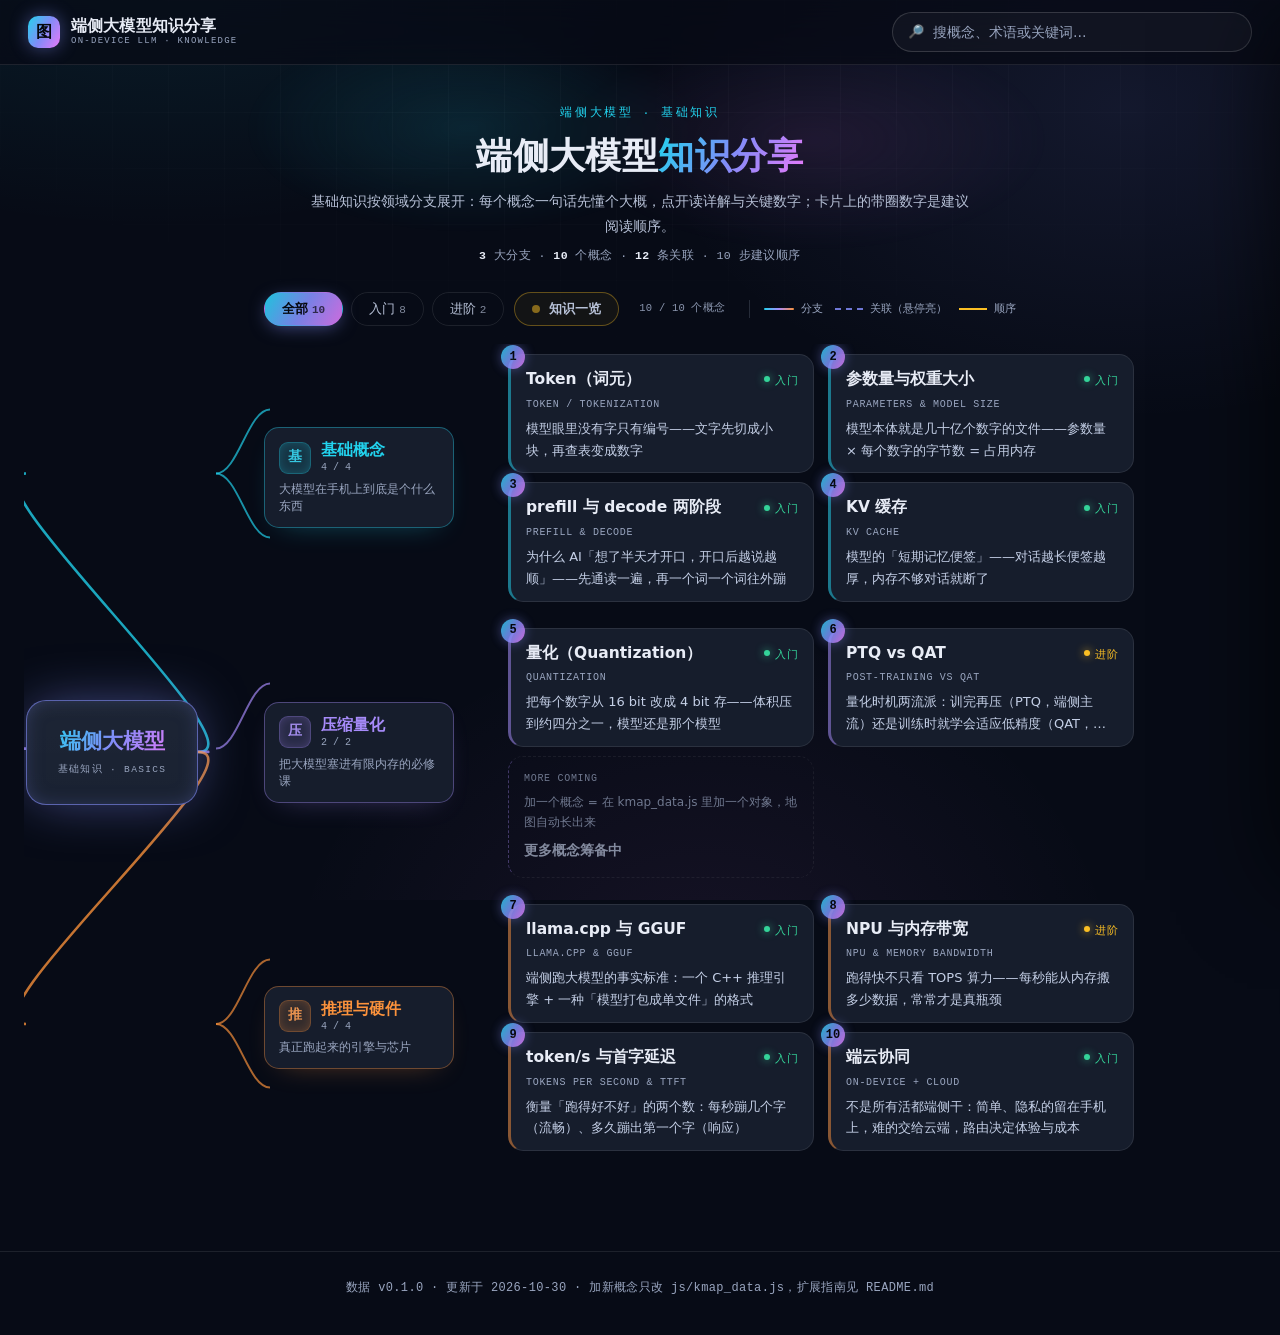
==== map/index.html @ 14cf2504 "网站更新: 挂载端侧大模型知识分享Demo(思维导图) /map" ====
<!DOCTYPE html>
<html lang="zh-CN">
<head>
  <meta charset="UTF-8" />
  <meta name="viewport" content="width=device-width, initial-scale=1.0" />
  <title>端侧大模型知识分享 · On-Device LLM Knowledge</title>
  <meta name="description" content="端侧大模型基础知识思维导图：领域分支展开，点击概念看白话详解，带圈数字为建议阅读顺序" />
  <link rel="icon" href="data:image/svg+xml,%3Csvg xmlns='http://www.w3.org/2000/svg' viewBox='0 0 100 100'%3E%3Cdefs%3E%3ClinearGradient id='g' x1='0' y1='0' x2='1' y2='1'%3E%3Cstop offset='0' stop-color='%2322d3ee'/%3E%3Cstop offset='.5' stop-color='%23818cf8'/%3E%3Cstop offset='1' stop-color='%23e879f9'/%3E%3C/linearGradient%3E%3C/defs%3E%3Crect width='100' height='100' rx='24' fill='url(%23g)'/%3E%3Ctext x='50' y='68' font-size='44' text-anchor='middle' fill='%2305070d' font-weight='bold' font-family='sans-serif'%3E%E5%9B%BE%3C/text%3E%3C/svg%3E" />
  <link rel="stylesheet" href="css/style.css" />
</head>
<body>
  <div class="bg-fx" aria-hidden="true"></div>

  <!-- ============ 顶栏：品牌 + 搜索 ============ -->
  <header class="topbar">
    <div class="brand">
      <span class="mark">图</span>
      <span class="brand-name">端侧大模型知识分享<small>ON-DEVICE LLM · KNOWLEDGE</small></span>
    </div>
    <label class="searchbox">
      <span aria-hidden="true">🔎</span>
      <input id="kmap-q" type="search" placeholder="搜概念、术语或关键词…" aria-label="搜索概念" />
    </label>
  </header>

  <!-- ============ 标题区：居中紧凑，地图优先 ============ -->
  <section class="intro">
    <div class="intro-glow" aria-hidden="true"></div>
    <p class="kicker">端侧大模型 · 基础知识</p>
    <h1>端侧大模型<em>知识分享</em></h1>
    <p class="intro-sub">基础知识按领域分支展开：每个概念一句话先懂个大概，点开读详解与关键数字；卡片上的带圈数字是建议阅读顺序。</p>
    <p class="intro-meta" id="intro-meta"></p>
  </section>

  <!-- ============ 地图控制行 ============ -->
  <div class="map-ctrl">
    <div class="chips" id="level-chips"></div>
    <button class="route-btn" id="route-toggle" aria-pressed="false"><i></i>知识一览</button>
    <span class="count-note" id="kmap-count"></span>
    <span class="legend-inline" aria-hidden="true">
      <i class="lg-solid"></i>分支<i class="lg-dash"></i>关联（悬停亮）<i class="lg-grad"></i>顺序
    </span>
  </div>

  <!-- ============ 知识地图 ============ -->
  <main>
    <section id="kmap" class="kmap" aria-label="知识地图">
      <div class="kmap-scroll">
        <div id="kmap-inner" class="kmap-inner"></div>
      </div>
    </section>
  </main>

  <!-- ============ 页脚 ============ -->
  <footer class="site-footer">
    <div id="footer-meta"></div>
  </footer>

  <!-- ============ 详情抽屉（右侧） ============ -->
  <div class="overlay" id="overlay"></div>
  <aside class="detail-panel" id="detail-panel" aria-label="概念详情面板">
    <div class="panel-glow"></div>
    <button class="panel-close" id="panel-close" aria-label="关闭">✕</button>
    <div class="panel-body" id="panel-body"></div>
  </aside>

  <script src="js/kmap_data.js"></script>
  <script src="js/kmap_app.js"></script>
</body>
</html>
---- map/css/style.css ----
/* ============================================================
 * 端侧大模型知识地图 · Demo 样式（v2 重排版）
 * 设计取向：配色与光晕气质延续周报站（暗色 + 三色渐变 + 悬浮光晕），
 * 布局另起炉灶——顶栏一体搜索 / 居中紧凑标题 / 主题色晕染领域面板 / 地图优先。
 * 自包含，无外部依赖。
 * ============================================================ */

:root {
  --bg: #070b16;
  --bg-soft: #0b1120;
  --panel: rgba(255, 255, 255, 0.035);
  --panel-strong: rgba(255, 255, 255, 0.06);
  --border: rgba(255, 255, 255, 0.09);
  --border-glow: rgba(129, 140, 248, 0.55);
  --text: #e8ecf6;
  --text-dim: #b6c0d6;
  --text-faint: #99a5bf;
  --accent: #22d3ee;
  --accent2: #818cf8;
  --accent3: #e879f9;
  --gold: #fbbf24;
  --green: #34d399;
  --red: #f87171;
  --grad: linear-gradient(120deg, #22d3ee 0%, #818cf8 50%, #e879f9 100%);
  --radius: 20px;
  --font: "PingFang SC", "HarmonyOS Sans SC", "Microsoft YaHei", "Segoe UI", system-ui, -apple-system, sans-serif;
  --mono: "JetBrains Mono", ui-monospace, "Cascadia Code", Consolas, monospace;
}

* { margin: 0; padding: 0; box-sizing: border-box; }

body {
  font-family: var(--font);
  background: var(--bg);
  color: var(--text);
  line-height: 1.7;
  overflow-x: hidden;
  -webkit-font-smoothing: antialiased;
}

::selection { background: rgba(129, 140, 248, 0.4); color: #fff; }

::-webkit-scrollbar { width: 10px; height: 10px; }
::-webkit-scrollbar-track { background: var(--bg); }
::-webkit-scrollbar-thumb { background: rgba(255,255,255,0.12); border-radius: 8px; border: 2px solid var(--bg); }
::-webkit-scrollbar-thumb:hover { background: rgba(255,255,255,0.22); }

a { color: var(--accent); text-decoration: none; }
a:hover { text-decoration: underline; }
button { font-family: var(--font); }

/* ---------------- 背景氛围：三团光晕 + 极淡网格 ---------------- */
.bg-fx {
  position: fixed; inset: 0; z-index: -1; pointer-events: none;
  background:
    radial-gradient(900px 500px at 12% -8%, rgba(34, 211, 238, 0.10), transparent 60%),
    radial-gradient(800px 520px at 88% 12%, rgba(129, 140, 248, 0.10), transparent 60%),
    radial-gradient(700px 600px at 55% 110%, rgba(232, 121, 249, 0.07), transparent 60%),
    var(--bg);
}
.bg-fx::after {
  content: ""; position: absolute; inset: 0;
  background-image:
    linear-gradient(rgba(255,255,255,0.022) 1px, transparent 1px),
    linear-gradient(90deg, rgba(255,255,255,0.022) 1px, transparent 1px);
  background-size: 56px 56px;
  mask-image: radial-gradient(ellipse 90% 55% at 50% 0%, #000 30%, transparent 75%);
  -webkit-mask-image: radial-gradient(ellipse 90% 55% at 50% 0%, #000 30%, transparent 75%);
}

/* ---------------- 顶栏：品牌 + 搜索一体 ---------------- */
.topbar {
  position: sticky; top: 0; z-index: 50;
  display: flex; align-items: center; gap: 18px;
  padding: 12px 28px;
  background: rgba(7, 11, 22, 0.72);
  backdrop-filter: blur(18px); -webkit-backdrop-filter: blur(18px);
  border-bottom: 1px solid var(--border);
}
.brand { display: flex; align-items: center; gap: 11px; min-width: 0; }
.brand .mark {
  width: 32px; height: 32px; border-radius: 10px; flex: none;
  background: var(--grad); display: grid; place-items: center;
  color: #05070d; font-size: 16px; font-weight: 800;
  box-shadow: 0 0 18px rgba(129, 140, 248, 0.45);
}
.brand-name {
  font-size: 15.5px; font-weight: 700; letter-spacing: 0.01em;
  display: flex; flex-direction: column; line-height: 1.25; white-space: nowrap;
}
.brand-name small {
  font-size: 9px; font-weight: 500; color: var(--text-faint);
  font-family: var(--mono); letter-spacing: 0.14em;
}
.searchbox {
  margin-left: auto;
  display: flex; align-items: center; gap: 9px;
  width: min(360px, 40vw);
  padding: 8px 15px; border-radius: 999px;
  background: var(--panel); border: 1px solid rgba(255, 255, 255, 0.15);
  transition: border-color 0.25s, box-shadow 0.25s, background 0.25s;
}
.searchbox:focus-within {
  border-color: rgba(34, 211, 238, 0.55); background: var(--panel-strong);
  box-shadow: 0 0 24px -8px rgba(34, 211, 238, 0.5);
}
.searchbox span { color: var(--text-faint); font-size: 13px; flex: none; }
.searchbox input {
  flex: 1; min-width: 0; border: none; outline: none; background: none;
  color: var(--text); font-size: 13.5px; font-family: var(--font);
}
.searchbox input::placeholder { color: var(--text-faint); }

/* ---------------- 标题区：居中紧凑，光晕衬底 ---------------- */
.intro {
  position: relative;
  max-width: 860px; margin: 0 auto;
  padding: 38px 24px 2px;
  text-align: center;
}
.intro-glow {
  position: absolute; inset: -30px 0 0; z-index: -1; pointer-events: none;
  background:
    radial-gradient(320px 150px at 30% 40%, rgba(34, 211, 238, 0.12), transparent 70%),
    radial-gradient(340px 160px at 70% 45%, rgba(232, 121, 249, 0.09), transparent 70%);
  filter: blur(2px);
}
.kicker {
  font-family: var(--mono); font-size: 11.5px; letter-spacing: 0.22em;
  color: var(--accent); margin-bottom: 10px;
}
.intro h1 { font-size: clamp(26px, 3.6vw, 36px); font-weight: 800; line-height: 1.3; letter-spacing: 0.01em; }
.intro h1 em {
  font-style: normal;
  background: var(--grad); -webkit-background-clip: text; background-clip: text; color: transparent;
}
.intro-sub {
  margin: 10px auto 0; max-width: 660px;
  font-size: 14px; color: var(--text-dim); line-height: 1.75;
}
.intro-meta {
  margin-top: 8px;
  font-family: var(--mono); font-size: 11.5px; color: var(--text-faint); letter-spacing: 0.04em;
}
.intro-meta b { color: var(--text); font-weight: 600; }

/* ---------------- 地图控制行 + 图例行 ---------------- */
.map-ctrl {
  display: flex; justify-content: center; align-items: center; gap: 10px; flex-wrap: wrap;
  max-width: 1240px; margin: 24px auto 18px; padding: 0 24px;
}
.chips { display: flex; flex-wrap: wrap; gap: 8px; }
.chip {
  font-size: 13px; color: var(--text-dim); padding: 7px 17px; border-radius: 999px;
  border: 1px solid var(--border); background: transparent; cursor: pointer;
  transition: all 0.25s; user-select: none;
}
.chip:hover { color: var(--text); border-color: rgba(129,140,248,0.4); }
.chip.on {
  color: #05070d; border-color: transparent; font-weight: 600;
  background: linear-gradient(120deg, rgba(34,211,238,0.92), rgba(129,140,248,0.92), rgba(232,121,249,0.88));
  box-shadow: 0 4px 18px -4px rgba(129,140,248,0.55);
}
.chip .cnt { font-family: var(--mono); font-size: 11px; opacity: 0.7; margin-left: 4px; }

.route-btn {
  display: inline-flex; align-items: center; gap: 9px;
  font-size: 13px; font-weight: 600; color: var(--text-dim);
  padding: 7px 17px; border-radius: 999px; cursor: pointer;
  border: 1px solid rgba(251, 191, 36, 0.35); background: rgba(251, 191, 36, 0.05);
  transition: all 0.25s; user-select: none; white-space: nowrap;
}
.route-btn i {
  width: 8px; height: 8px; border-radius: 50%; background: rgba(251, 191, 36, 0.5);
  transition: all 0.25s;
}
.route-btn:hover { border-color: rgba(251, 191, 36, 0.6); color: var(--text); }
.route-btn.on {
  color: #05070d; font-weight: 700; border-color: transparent;
  background: linear-gradient(120deg, #fbbf24, #f59e0b);
  box-shadow: 0 4px 18px -4px rgba(251, 191, 36, 0.5);
}
.route-btn.on i { background: #05070d; }

.count-note {
  font-family: var(--mono); font-size: 10.5px; color: var(--text-faint);
  letter-spacing: 0.02em; white-space: nowrap; margin-left: 10px; opacity: 0.9;
}

.legend-inline {
  display: inline-flex; align-items: center; gap: 4px; margin-left: 14px; padding-left: 14px;
  border-left: 1px solid rgba(148, 163, 184, 0.22);
  font-family: var(--mono); font-size: 11px; color: var(--text-faint); white-space: nowrap;
}
.legend-inline i { margin: 0 3px 0 8px; }
.legend-inline i:first-child { margin-left: 0; }
.lg-solid { display: inline-block; width: 30px; height: 2.5px; border-radius: 2px; background: linear-gradient(90deg, #22d3ee, #a78bfa, #fb923c); vertical-align: 3px; }
.lg-dash { display: inline-block; width: 28px; height: 0; border-top: 2px dashed rgba(129, 140, 248, 0.85); vertical-align: 3px; }
.lg-grad { display: inline-block; width: 28px; height: 0; border-top: 2px solid #fbbf24; vertical-align: 3px; }

/* ---------------- 知识地图主体 ---------------- */
main { max-width: 1280px; margin: 0 auto; padding: 0 24px 60px; }
.kmap-scroll { overflow-x: auto; padding: 6px 2px 10px; }
.kmap-inner { position: relative; min-height: 400px; }
.empty-note { display: none; }
.kmap.has-empty .empty-note {
  display: block; width: 100%; padding: 44px 20px; text-align: center;
  color: var(--text-faint); font-size: 13px;
  border: 1px dashed var(--border); border-radius: var(--radius);
}
.kmap.has-empty .mmap { display: none; }
#kmap-edges { position: absolute; inset: 0; z-index: 0; pointer-events: none; overflow: visible; }
.mroot, .mbranches { position: relative; z-index: 1; }

/* —— 思维导图：左主干 → 领域分支 → 概念叶子 —— */
.mmap { position: relative; z-index: 1; display: flex; align-items: center; min-width: max-content; padding: 4px 0; }
.mroot {
  flex: none; width: 172px; margin-right: 66px;
  padding: 26px 18px; border-radius: 20px; text-align: center;
  background: linear-gradient(rgba(255,255,255,0.065), rgba(255,255,255,0.055)), #0d1526;
  border: 1px solid rgba(129, 140, 248, 0.62);
  box-shadow: 0 0 54px -8px rgba(129, 140, 248, 0.55), inset 0 0 26px -12px rgba(129, 140, 248, 0.55);
}
.mroot b {
  display: block; font-size: 21px; font-weight: 800; line-height: 1.35;
  background: var(--grad); -webkit-background-clip: text; background-clip: text; color: transparent;
}
.mroot span { display: block; margin-top: 6px; font-family: var(--mono); font-size: 9.5px; letter-spacing: 0.14em; color: var(--text-faint); }

.mbranches { display: flex; flex-direction: column; gap: 26px; }
.mbranch { display: flex; align-items: center; }
.mbranch.dom-hidden { display: none; }

.mnode {
  flex: none; width: 190px; margin-right: 54px;
  padding: 12px 14px; border-radius: 15px;
  background: linear-gradient(rgba(255,255,255,0.045), rgba(255,255,255,0.045)), #0c1322;
  border: 1px solid color-mix(in srgb, var(--daccent) 38%, transparent);
  box-shadow: 0 10px 30px -18px color-mix(in srgb, var(--daccent) 45%, transparent);
}
.mn-head { display: flex; align-items: center; gap: 10px; }
.mn-title { min-width: 0; display: flex; flex-direction: column; line-height: 1.35; }
.mn-title b { font-size: 15.5px; font-weight: 800; color: var(--daccent); }
.kd-count { font-family: var(--mono); font-size: 10px; color: var(--text-faint); white-space: nowrap; }
.kd-desc { margin-top: 6px; font-size: 11.5px; color: var(--text-faint); line-height: 1.5; }

/* 叶子两列网格：整图高度减半，三分支尽量同屏；第二列由 JS 从前卡续接 */
.mleaves { display: grid; grid-template-columns: repeat(2, minmax(282px, 306px)); gap: 9px 14px; }
.mleaves .knode { width: auto; }

/* 领域分支图标：名称首字字符块（三色明度拉齐） */
.kd-ico {
  width: 32px; height: 32px; border-radius: 9px; flex: none;
  display: grid; place-items: center;
  font-size: 14px; font-weight: 700; font-family: var(--mono);
  color: color-mix(in srgb, var(--daccent) 82%, #8a93a8);
  background: color-mix(in srgb, var(--daccent) 13%, transparent);
  border: 1px solid color-mix(in srgb, var(--daccent) 30%, transparent);
  box-shadow: inset 0 0 14px -6px color-mix(in srgb, var(--daccent) 50%, transparent);
}

/* —— 概念节点卡：实底色，避免连线透出；overflow 可见让序号徽章露出卡角 —— */
.knode {
  position: relative; padding: 13px 15px 11px; border-radius: 15px;
  background: linear-gradient(rgba(255,255,255,0.045), rgba(255,255,255,0.045)), #0c1322;
  border: 1px solid var(--border);
  border-left: 3px solid color-mix(in srgb, var(--daccent) 50%, transparent);
  cursor: pointer; overflow: visible;
  transition: transform 0.32s cubic-bezier(0.22,1,0.36,1), border-color 0.32s, box-shadow 0.32s, background 0.32s, opacity 0.32s;
  display: flex; flex-direction: column; gap: 5px;
}
.knode::before {
  content: ""; position: absolute; inset: 0; border-radius: inherit; pointer-events: none;
  background: radial-gradient(400px circle at var(--mx, 50%) var(--my, 50%), color-mix(in srgb, var(--daccent) 10%, transparent), transparent 42%);
  opacity: 0; transition: opacity 0.32s;
}
.knode:hover::before { opacity: 1; }
.knode:hover {
  transform: translateY(-4px);
  background: linear-gradient(rgba(255,255,255,0.065), rgba(255,255,255,0.065)), #101a30;
  border-color: color-mix(in srgb, var(--daccent) 55%, transparent);
  box-shadow: 0 22px 44px -16px rgba(0,0,0,0.6), 0 0 32px -10px color-mix(in srgb, var(--daccent) 42%, transparent);
}
.knode:focus-visible { outline: 1px solid rgba(34,211,238,0.6); outline-offset: 3px; }
.knode.filtered-out { display: none; }
.knode.hl-self { border-color: color-mix(in srgb, var(--daccent) 70%, transparent); transform: translateY(-4px); }
.knode.hl-n { border-color: rgba(129, 140, 248, 0.45); }
.knode.sel { border-color: color-mix(in srgb, var(--daccent) 80%, transparent); box-shadow: 0 0 30px -8px color-mix(in srgb, var(--daccent) 55%, transparent); }

/* 悬停聚焦时轻微压暗无关节点 */
.kmap-inner.has-focus .knode:not(.hl-self):not(.hl-n) { opacity: 0.55; }
.kmap-inner.has-focus .kedge:not(.hl) { stroke-opacity: 0.05; }

.kn-top { display: flex; align-items: baseline; gap: 8px; }
.kn-top h3 { font-size: 15.5px; font-weight: 700; line-height: 1.45; flex: 1; min-width: 0; }
.kn-level { flex: none; font-size: 11px; letter-spacing: 0.03em; white-space: nowrap; }
.kn-level.lv-入门 { color: var(--green); }
.kn-level.lv-进阶 { color: var(--gold); }
.kn-level.lv-入门::before, .kn-level.lv-进阶::before {
  content: ""; display: inline-block; width: 6px; height: 6px; border-radius: 50%;
  margin-right: 5px; vertical-align: 1.5px;
}
.kn-level.lv-入门::before { background: var(--green); box-shadow: 0 0 8px rgba(52, 211, 153, 0.8); }
.kn-level.lv-进阶::before { background: var(--gold); box-shadow: 0 0 8px rgba(251, 191, 36, 0.8); }
.kn-en {
  font-family: var(--mono); font-size: 10px; color: var(--text-faint);
  letter-spacing: 0.07em; text-transform: uppercase;
  overflow: hidden; text-overflow: ellipsis; white-space: nowrap;
}
.kn-liner {
  font-size: 13px; color: #c4cfe6; line-height: 1.68;
  display: -webkit-box; -webkit-line-clamp: 2; -webkit-box-orient: vertical; overflow: hidden;
}

/* —— 幽灵卡：短列末尾的「筹备中」占位（也把可扩展性可视化） —— */
.knode-ghost {
  cursor: default; border-style: dashed; border-left-width: 1px;
  background: transparent; opacity: 0.7;
}
.knode-ghost::before { display: none; }
.knode-ghost:hover { transform: none; background: transparent; box-shadow: none; border-color: var(--border); }
.knode-ghost::after {
  content: "更多概念筹备中";
  display: block; font-size: 14px; font-weight: 700; color: var(--text-dim);
  line-height: 1.45; margin: 3px 0 5px;
}
.knode-ghost .kn-liner { color: var(--text-faint); font-size: 12px; }

/* 建议阅读顺序徽章：常显小号淡显，知识一览模式下放大点亮 */
.kn-badge {
  position: absolute; top: -10px; left: -10px; z-index: 2;
  width: 24px; height: 24px; border-radius: 50%;
  display: grid; place-items: center;
  background: var(--grad); color: #05070d;
  font-family: var(--mono); font-size: 12px; font-weight: 800;
  opacity: 0.85;
  box-shadow: 0 0 12px rgba(129, 140, 248, 0.5);
}
.kmap.route-on .knode.on-path .kn-badge {
  width: 26px; height: 26px; font-size: 13px; opacity: 1;
  box-shadow: 0 0 16px rgba(129, 140, 248, 0.65);
}
.kmap.route-on .knode.on-path {
  border-color: rgba(129, 140, 248, 0.65);
  box-shadow: 0 0 26px -8px rgba(129, 140, 248, 0.45);
}
.kmap.route-on .knode:not(.on-path) { opacity: 0.3; }
.kmap.route-on .knode:not(.on-path):hover { opacity: 0.75; }

/* —— 连线 —— */
/* 领域分支（主干→分支→叶子）：常显，颜色由 JS 按主题色内联 */
.kedge-branch { fill: none; }

/* 跨领域关联：默认隐藏，悬停/选中点亮 */
.kedge { fill: none; transition: stroke-opacity 0.3s, stroke-width 0.3s; }
.kedge-extra { stroke-opacity: 0; }
.kedge-extra.hl { stroke-opacity: 1; }
.kedge-rel { stroke: rgba(129, 140, 248, 0.75); stroke-width: 1.7; stroke-dasharray: 6 5; }
.kedge-lead { stroke: rgba(34, 211, 238, 0.75); stroke-width: 1.8; }
.kedge.hl { stroke: #a5b4fc; stroke-width: 2.4; stroke-opacity: 1 !important; filter: drop-shadow(0 0 5px rgba(129,140,248,0.7)); }

/* 知识一览：建议顺序链 */
.kedge-route {
  stroke: url(#routeGrad); stroke-width: 2.6; stroke-dasharray: 11 7; fill: none;
  animation: routeFlow 1.1s linear infinite;
}
@keyframes routeFlow { to { stroke-dashoffset: -18; } }

/* ---------------- 详情抽屉（右侧） ---------------- */
.overlay {
  position: fixed; inset: 0; z-index: 60; background: rgba(3, 5, 10, 0.6);
  backdrop-filter: blur(4px); -webkit-backdrop-filter: blur(4px);
  opacity: 0; pointer-events: none; transition: opacity 0.4s;
}
.overlay.show { opacity: 1; pointer-events: auto; }

.detail-panel {
  position: fixed; top: 0; right: 0; z-index: 70;
  width: min(620px, 94vw); height: 100dvh;
  background: rgba(11, 17, 32, 0.94);
  backdrop-filter: blur(26px); -webkit-backdrop-filter: blur(26px);
  border-left: 1px solid rgba(129, 140, 248, 0.25);
  box-shadow: -40px 0 90px -20px rgba(0, 0, 0, 0.7);
  transform: translateX(103%);
  transition: transform 0.5s cubic-bezier(0.22, 1, 0.36, 1);
  display: flex; flex-direction: column;
}
.detail-panel.open { transform: none; }
@media (min-width: 1281px) { .detail-panel { width: min(46vw, 780px); } }
.panel-close {
  position: absolute; top: 16px; right: 16px; z-index: 2;
  width: 36px; height: 36px; border-radius: 10px; cursor: pointer;
  background: rgba(255,255,255,0.06); border: 1px solid var(--border); color: var(--text-dim);
  font-size: 17px; line-height: 1; transition: all 0.25s;
}
.panel-close:hover { color: #fff; border-color: rgba(248,113,113,0.5); background: rgba(248,113,113,0.12); }
.panel-glow {
  position: absolute; top: -120px; right: -80px; width: 340px; height: 340px; border-radius: 50%;
  background: radial-gradient(circle, rgba(129,140,248,0.22), transparent 70%); pointer-events: none;
}
.panel-body { padding: 36px 36px 46px; overflow-y: auto; flex: 1; }

.panel-kicker { display: flex; align-items: center; gap: 8px; flex-wrap: wrap; margin-bottom: 16px; }
.kd-chip {
  font-size: 12px; font-weight: 600; padding: 3px 12px; border-radius: 999px;
  color: var(--daccent, var(--accent));
  border: 1px solid color-mix(in srgb, var(--daccent, #22d3ee) 40%, transparent);
  background: color-mix(in srgb, var(--daccent, #22d3ee) 8%, transparent);
}
.path-chip {
  font-size: 11px; font-weight: 600; padding: 3px 12px; border-radius: 999px;
  color: var(--gold); border: 1px solid rgba(251,191,36,0.4); background: rgba(251,191,36,0.06);
  font-family: var(--mono);
}
.panel-kicker .kn-level { font-size: 12px; }

.panel-body h3 { font-size: 23px; font-weight: 800; line-height: 1.45; margin-bottom: 5px; overflow-wrap: anywhere; }
.kde-en {
  font-family: var(--mono); font-size: 11.5px; color: var(--text-faint);
  letter-spacing: 0.08em; text-transform: uppercase; margin-bottom: 18px;
}
.kde-liner {
  padding: 13px 18px; border-radius: 4px 14px 14px 4px; margin-bottom: 20px;
  border-left: 3px solid var(--daccent, var(--accent));
  background: color-mix(in srgb, var(--daccent, #22d3ee) 6%, rgba(255,255,255,0.02));
  font-size: 14.5px; color: var(--text); line-height: 1.8;
}
.panel-detail p { font-size: 14.5px; color: var(--text-dim); margin-bottom: 13px; line-height: 1.9; }
.panel-detail p:first-child { color: var(--text); font-size: 15px; }

.kde-h {
  display: flex; align-items: center; gap: 10px;
  margin: 24px 0 11px; font-size: 11.5px; color: var(--text-faint);
  font-family: var(--mono); letter-spacing: 0.16em;
}
.kde-h::after { content: ""; flex: 1; height: 1px; background: linear-gradient(90deg, rgba(148,163,184,0.28), transparent); }

.kde-keys { list-style: none; display: grid; grid-template-columns: 1fr; gap: 7px; }
.kde-keys li {
  font-family: var(--mono); font-size: 12.5px; color: #f0cf96;
  padding: 9px 14px; border-radius: 10px;
  background: rgba(251, 191, 36, 0.04); border: 1px solid rgba(251, 191, 36, 0.14);
  letter-spacing: 0.01em;
}
.kde-keys li::before { content: "◆ "; color: rgba(251, 191, 36, 0.55); font-size: 9px; vertical-align: 2px; margin-right: 4px; }

.kde-related { display: flex; flex-direction: column; gap: 7px; }
.kde-rel {
  display: flex; align-items: baseline; gap: 10px; text-align: left; cursor: pointer;
  padding: 10px 14px; border-radius: 11px; font-size: 13px;
  border: 1px solid rgba(255, 255, 255, 0.08); background: var(--panel);
  color: var(--text-dim); line-height: 1.55; transition: border-color 0.22s, transform 0.22s;
}
.kde-rel:hover { border-color: rgba(34, 211, 238, 0.45); transform: translateX(3px); }
.kde-rel b { color: var(--text); font-weight: 700; font-size: 13.5px; white-space: nowrap; }
.kde-rel span { font-size: 12px; color: var(--text-faint); min-width: 0; }

.kde-refs { display: flex; flex-direction: column; gap: 7px; }
.kde-ref {
  display: block; padding: 10px 14px; border-radius: 11px; text-decoration: none;
  border: 1px solid rgba(255, 255, 255, 0.08); background: var(--panel);
  font-size: 12.8px; color: var(--text-dim); line-height: 1.6;
  transition: border-color 0.22s, color 0.22s, transform 0.22s;
}
.kde-ref::after { content: " ↗"; color: var(--text-faint); font-size: 12px; }
.kde-ref:hover { border-color: rgba(34, 211, 238, 0.45); color: var(--text); transform: translateX(3px); text-decoration: none; }
.kde-ref-nol { cursor: default; color: var(--text-faint); }

.kde-route-nav { display: flex; gap: 10px; margin-top: 28px; }
.kde-nav {
  flex: 1; padding: 11px 14px; border-radius: 12px; cursor: pointer;
  font-size: 13.5px; font-weight: 700; color: var(--text);
  background: linear-gradient(120deg, rgba(34,211,238,0.14), rgba(129,140,248,0.14), rgba(232,121,249,0.12));
  border: 1px solid rgba(129, 140, 248, 0.5); transition: all 0.25s;
}
.kde-nav:hover { box-shadow: 0 0 26px -6px rgba(129,140,248,0.55); transform: translateY(-2px); }
.kde-nav-off { opacity: 0.3; cursor: default; }
.kde-nav-off:hover { box-shadow: none; transform: none; }

body.panel-open { overflow: hidden; }

/* ---------------- 页脚 ---------------- */
.site-footer {
  border-top: 1px solid var(--border); margin-top: 26px;
  padding: 26px 24px 36px; text-align: center;
  color: var(--text-faint); font-size: 12px; font-family: var(--mono); letter-spacing: 0.03em;
}

/* ---------------- 动画 ---------------- */
@media (prefers-reduced-motion: reduce) {
  .knode, .knode:hover { transform: none; }
  .kedge-route { animation: none; }
}

/* ---------------- 响应式 ---------------- */
/* 思维导图保持左→右结构，窄屏叶子退回单列，靠 .kmap-scroll 横向滚动 */
@media (max-width: 920px) {
  .mleaves { grid-template-columns: 282px; }
  .mnode { width: 168px; margin-right: 40px; }
  .mroot { width: 128px; margin-right: 42px; }
}
@media (max-width: 760px) {
  .topbar { flex-wrap: wrap; padding: 10px 16px; gap: 10px; }
  .searchbox { margin-left: 0; order: 2; width: 100%; }
  .intro { padding: 40px 18px 4px; }
  main { padding: 0 16px 50px; }
  .panel-body { padding: 26px 22px 40px; }
  .kde-keys { gap: 6px; }
}
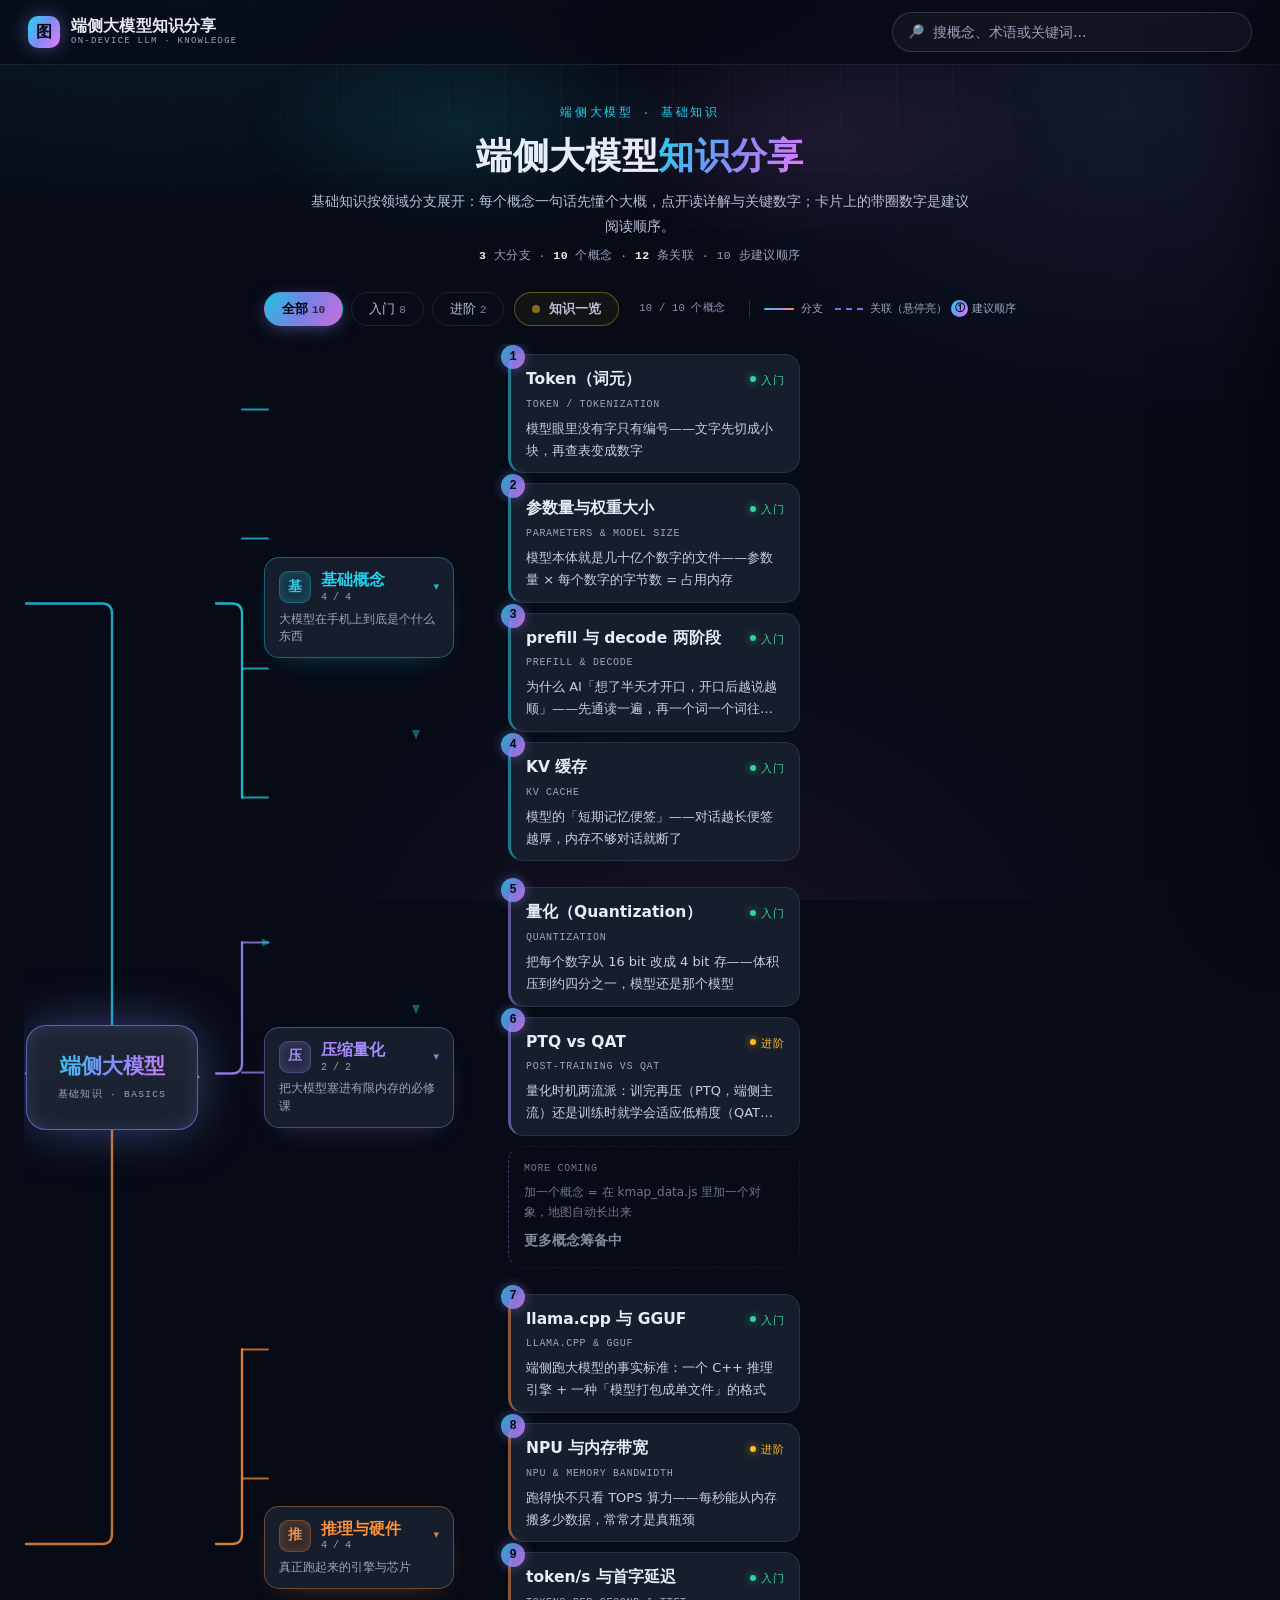
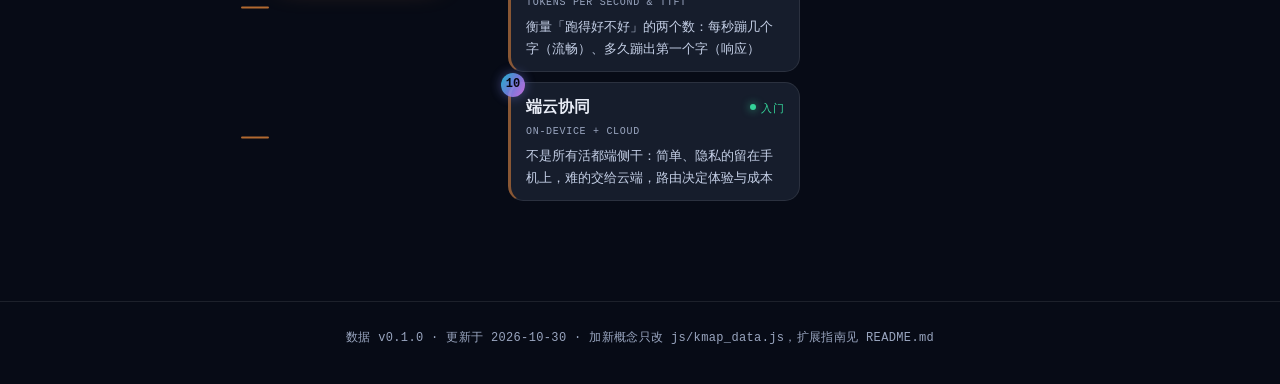
==== commit 9b223c92: "地图v5: 顺序瀑布替代跨图连线" ====
--- a/map/index.html
+++ b/map/index.html
@@ -38,7 +38,7 @@
     <button class="route-btn" id="route-toggle" aria-pressed="false"><i></i>知识一览</button>
     <span class="count-note" id="kmap-count"></span>
     <span class="legend-inline" aria-hidden="true">
-      <i class="lg-solid"></i>分支<i class="lg-dash"></i>关联（悬停亮）<i class="lg-grad"></i>顺序
+      <i class="lg-solid"></i>分支<i class="lg-dash"></i>关联（悬停亮）<span class="lg-num">①</span>建议顺序
     </span>
   </div>
 
--- a/map/css/style.css
+++ b/map/css/style.css
@@ -196,7 +196,11 @@
 .legend-inline i:first-child { margin-left: 0; }
 .lg-solid { display: inline-block; width: 30px; height: 2.5px; border-radius: 2px; background: linear-gradient(90deg, #22d3ee, #a78bfa, #fb923c); vertical-align: 3px; }
 .lg-dash { display: inline-block; width: 28px; height: 0; border-top: 2px dashed rgba(129, 140, 248, 0.85); vertical-align: 3px; }
-.lg-grad { display: inline-block; width: 28px; height: 0; border-top: 2px solid #fbbf24; vertical-align: 3px; }
+.lg-num {
+  display: inline-grid; place-items: center; width: 17px; height: 17px; border-radius: 50%;
+  background: var(--grad); color: #05070d;
+  font-family: var(--mono); font-size: 10px; font-weight: 800; vertical-align: -3px;
+}
 
 /* ---------------- 知识地图主体 ---------------- */
 main { max-width: 1280px; margin: 0 auto; padding: 0 24px 60px; }
@@ -237,16 +241,31 @@
   background: linear-gradient(rgba(255,255,255,0.045), rgba(255,255,255,0.045)), #0c1322;
   border: 1px solid color-mix(in srgb, var(--daccent) 38%, transparent);
   box-shadow: 0 10px 30px -18px color-mix(in srgb, var(--daccent) 45%, transparent);
-}
+  cursor: pointer;
+  transition: border-color 0.25s, box-shadow 0.25s, transform 0.25s;
+}
+.mnode:hover {
+  border-color: color-mix(in srgb, var(--daccent) 62%, transparent);
+  box-shadow: 0 12px 32px -16px color-mix(in srgb, var(--daccent) 60%, transparent);
+  transform: translateY(-2px);
+}
+.mnode:focus-visible { outline: 1px solid rgba(34,211,238,0.6); outline-offset: 3px; }
+.mn-caret {
+  flex: none; margin-left: auto; font-size: 11px; color: var(--daccent);
+  transition: transform 0.25s; opacity: 0.85;
+}
+.mbranch.collapsed .mn-caret { transform: rotate(-90deg); }
+.mbranch.collapsed .mnode { opacity: 0.88; }
 .mn-head { display: flex; align-items: center; gap: 10px; }
 .mn-title { min-width: 0; display: flex; flex-direction: column; line-height: 1.35; }
 .mn-title b { font-size: 15.5px; font-weight: 800; color: var(--daccent); }
 .kd-count { font-family: var(--mono); font-size: 10px; color: var(--text-faint); white-space: nowrap; }
 .kd-desc { margin-top: 6px; font-size: 11.5px; color: var(--text-faint); line-height: 1.5; }
 
-/* 叶子两列网格：整图高度减半，三分支尽量同屏；第二列由 JS 从前卡续接 */
-.mleaves { display: grid; grid-template-columns: repeat(2, minmax(282px, 306px)); gap: 9px 14px; }
+/* 叶子单列 + 分支可收起：正交脊柱连线最清爽，概念多少都能排 */
+.mleaves { display: grid; grid-template-columns: 292px; gap: 10px; }
 .mleaves .knode { width: auto; }
+.mbranch.collapsed .mleaves { display: none; }
 
 /* 领域分支图标：名称首字字符块（三色明度拉齐） */
 .kd-ico {
@@ -326,7 +345,7 @@
 }
 .knode-ghost .kn-liner { color: var(--text-faint); font-size: 12px; }
 
-/* 建议阅读顺序徽章：常显小号淡显，知识一览模式下放大点亮 */
+/* 建议阅读顺序徽章：常显小号淡显；知识一览=按步数瀑布弹跳点亮 */
 .kn-badge {
   position: absolute; top: -10px; left: -10px; z-index: 2;
   width: 24px; height: 24px; border-radius: 50%;
@@ -339,6 +358,13 @@
 .kmap.route-on .knode.on-path .kn-badge {
   width: 26px; height: 26px; font-size: 13px; opacity: 1;
   box-shadow: 0 0 16px rgba(129, 140, 248, 0.65);
+  animation: badgePop 0.6s cubic-bezier(0.34, 1.56, 0.64, 1) both;
+  animation-delay: calc(var(--step, 1) * 0.14s);
+}
+@keyframes badgePop {
+  0% { transform: scale(1); }
+  45% { transform: scale(1.55); box-shadow: 0 0 24px rgba(251, 191, 36, 0.85); }
+  100% { transform: scale(1); }
 }
 .kmap.route-on .knode.on-path {
   border-color: rgba(129, 140, 248, 0.65);
@@ -358,13 +384,6 @@
 .kedge-rel { stroke: rgba(129, 140, 248, 0.75); stroke-width: 1.7; stroke-dasharray: 6 5; }
 .kedge-lead { stroke: rgba(34, 211, 238, 0.75); stroke-width: 1.8; }
 .kedge.hl { stroke: #a5b4fc; stroke-width: 2.4; stroke-opacity: 1 !important; filter: drop-shadow(0 0 5px rgba(129,140,248,0.7)); }
-
-/* 知识一览：建议顺序链 */
-.kedge-route {
-  stroke: url(#routeGrad); stroke-width: 2.6; stroke-dasharray: 11 7; fill: none;
-  animation: routeFlow 1.1s linear infinite;
-}
-@keyframes routeFlow { to { stroke-dashoffset: -18; } }
 
 /* ---------------- 详情抽屉（右侧） ---------------- */
 .overlay {
@@ -489,7 +508,7 @@
 /* ---------------- 动画 ---------------- */
 @media (prefers-reduced-motion: reduce) {
   .knode, .knode:hover { transform: none; }
-  .kedge-route { animation: none; }
+  .kmap.route-on .knode.on-path .kn-badge { animation: none; }
 }
 
 /* ---------------- 响应式 ---------------- */
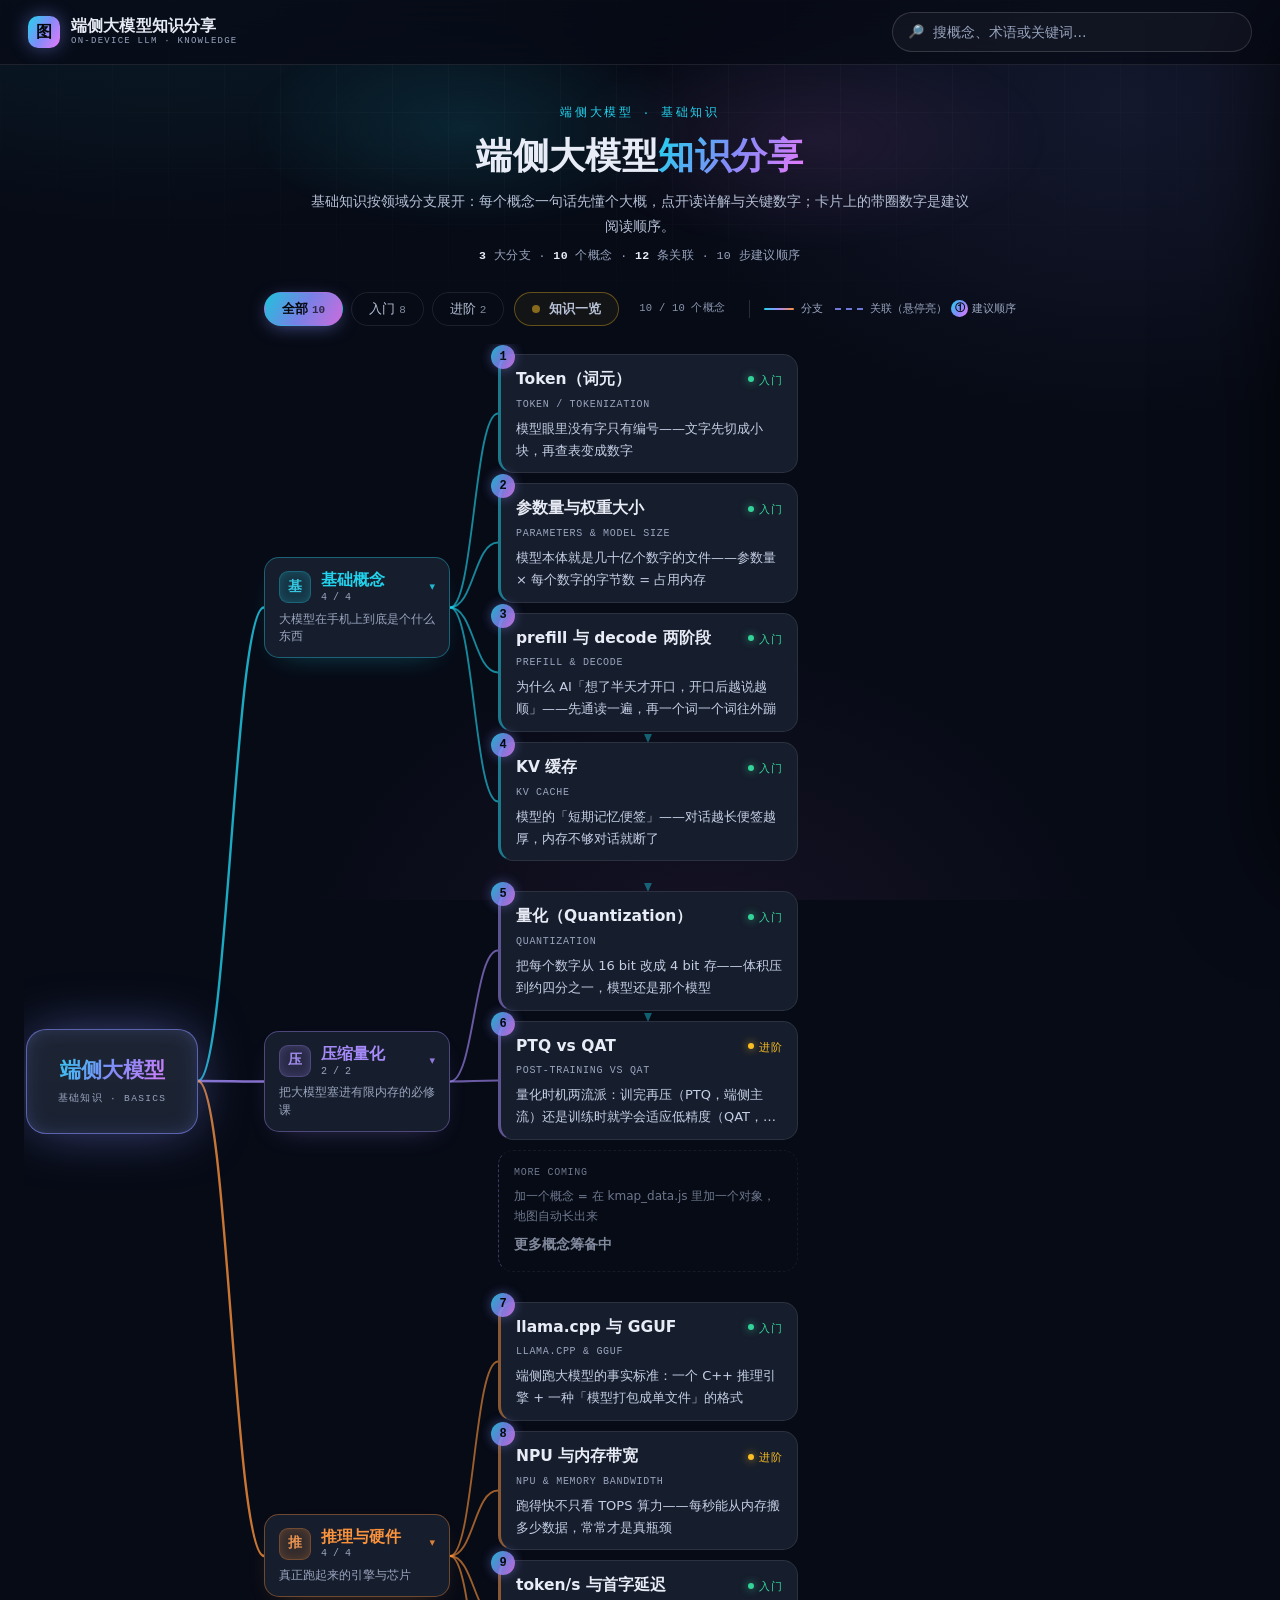
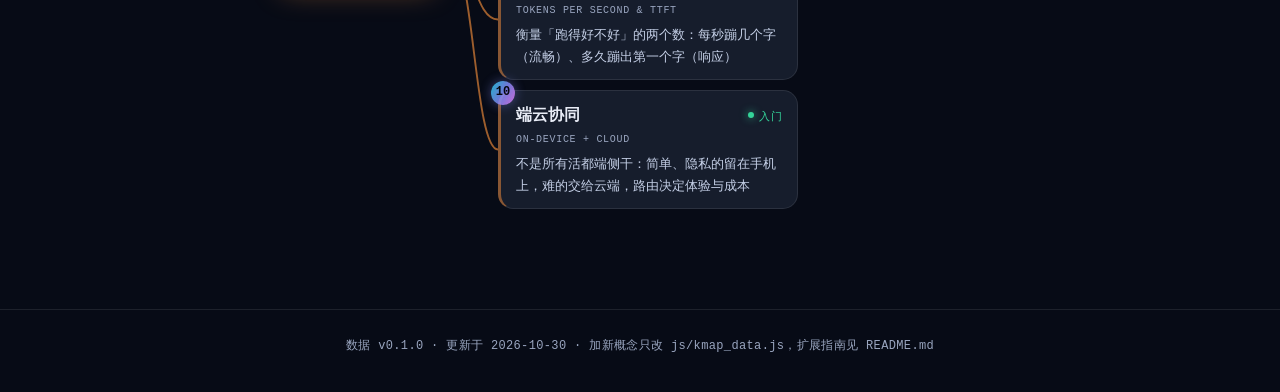
==== commit 07e02ae1: "资源版本参数v7" ====
--- a/map/index.html
+++ b/map/index.html
@@ -6,7 +6,7 @@
   <title>端侧大模型知识分享 · On-Device LLM Knowledge</title>
   <meta name="description" content="端侧大模型基础知识思维导图：领域分支展开，点击概念看白话详解，带圈数字为建议阅读顺序" />
   <link rel="icon" href="data:image/svg+xml,%3Csvg xmlns='http://www.w3.org/2000/svg' viewBox='0 0 100 100'%3E%3Cdefs%3E%3ClinearGradient id='g' x1='0' y1='0' x2='1' y2='1'%3E%3Cstop offset='0' stop-color='%2322d3ee'/%3E%3Cstop offset='.5' stop-color='%23818cf8'/%3E%3Cstop offset='1' stop-color='%23e879f9'/%3E%3C/linearGradient%3E%3C/defs%3E%3Crect width='100' height='100' rx='24' fill='url(%23g)'/%3E%3Ctext x='50' y='68' font-size='44' text-anchor='middle' fill='%2305070d' font-weight='bold' font-family='sans-serif'%3E%E5%9B%BE%3C/text%3E%3C/svg%3E" />
-  <link rel="stylesheet" href="css/style.css" />
+  <link rel="stylesheet" href="css/style.css?v=7" />
 </head>
 <body>
   <div class="bg-fx" aria-hidden="true"></div>
@@ -64,7 +64,7 @@
     <div class="panel-body" id="panel-body"></div>
   </aside>
 
-  <script src="js/kmap_data.js"></script>
-  <script src="js/kmap_app.js"></script>
+  <script src="js/kmap_data.js?v=7"></script>
+  <script src="js/kmap_app.js?v=7"></script>
 </body>
 </html>
--- a/map/css/style.css
+++ b/map/css/style.css
@@ -231,12 +231,13 @@
 }
 .mroot span { display: block; margin-top: 6px; font-family: var(--mono); font-size: 9.5px; letter-spacing: 0.14em; color: var(--text-faint); }
 
-.mbranches { display: flex; flex-direction: column; gap: 26px; }
+.mbranches { display: flex; flex-direction: column; gap: 30px; }
 .mbranch { display: flex; align-items: center; }
 .mbranch.dom-hidden { display: none; }
 
+/* 分支节点：主题色小卡，可点击收起/展开 */
 .mnode {
-  flex: none; width: 190px; margin-right: 54px;
+  flex: none; width: 186px; margin-right: 48px;
   padding: 12px 14px; border-radius: 15px;
   background: linear-gradient(rgba(255,255,255,0.045), rgba(255,255,255,0.045)), #0c1322;
   border: 1px solid color-mix(in srgb, var(--daccent) 38%, transparent);
@@ -250,20 +251,18 @@
   transform: translateY(-2px);
 }
 .mnode:focus-visible { outline: 1px solid rgba(34,211,238,0.6); outline-offset: 3px; }
+.mn-head { display: flex; align-items: center; gap: 10px; }
+.mn-title { min-width: 0; display: flex; flex-direction: column; line-height: 1.35; }
+.mn-title b { font-size: 15.5px; font-weight: 800; color: var(--daccent); }
 .mn-caret {
   flex: none; margin-left: auto; font-size: 11px; color: var(--daccent);
   transition: transform 0.25s; opacity: 0.85;
 }
 .mbranch.collapsed .mn-caret { transform: rotate(-90deg); }
-.mbranch.collapsed .mnode { opacity: 0.88; }
-.mn-head { display: flex; align-items: center; gap: 10px; }
-.mn-title { min-width: 0; display: flex; flex-direction: column; line-height: 1.35; }
-.mn-title b { font-size: 15.5px; font-weight: 800; color: var(--daccent); }
 .kd-count { font-family: var(--mono); font-size: 10px; color: var(--text-faint); white-space: nowrap; }
-.kd-desc { margin-top: 6px; font-size: 11.5px; color: var(--text-faint); line-height: 1.5; }
-
-/* 叶子单列 + 分支可收起：正交脊柱连线最清爽，概念多少都能排 */
-.mleaves { display: grid; grid-template-columns: 292px; gap: 10px; }
+.kd-desc { margin: 0; margin-top: 6px; font-size: 11.5px; color: var(--text-faint); line-height: 1.5; }
+
+.mleaves { display: flex; flex-direction: column; gap: 10px; width: 300px; }
 .mleaves .knode { width: auto; }
 .mbranch.collapsed .mleaves { display: none; }
 
@@ -512,11 +511,11 @@
 }
 
 /* ---------------- 响应式 ---------------- */
-/* 思维导图保持左→右结构，窄屏叶子退回单列，靠 .kmap-scroll 横向滚动 */
+/* 窄屏：分支节点与卡片略收窄，靠 .kmap-scroll 横向滚动 */
 @media (max-width: 920px) {
-  .mleaves { grid-template-columns: 282px; }
-  .mnode { width: 168px; margin-right: 40px; }
-  .mroot { width: 128px; margin-right: 42px; }
+  .mleaves { width: 278px; }
+  .mnode { width: 164px; margin-right: 40px; }
+  .mroot { width: 128px; margin-right: 44px; }
 }
 @media (max-width: 760px) {
   .topbar { flex-wrap: wrap; padding: 10px 16px; gap: 10px; }
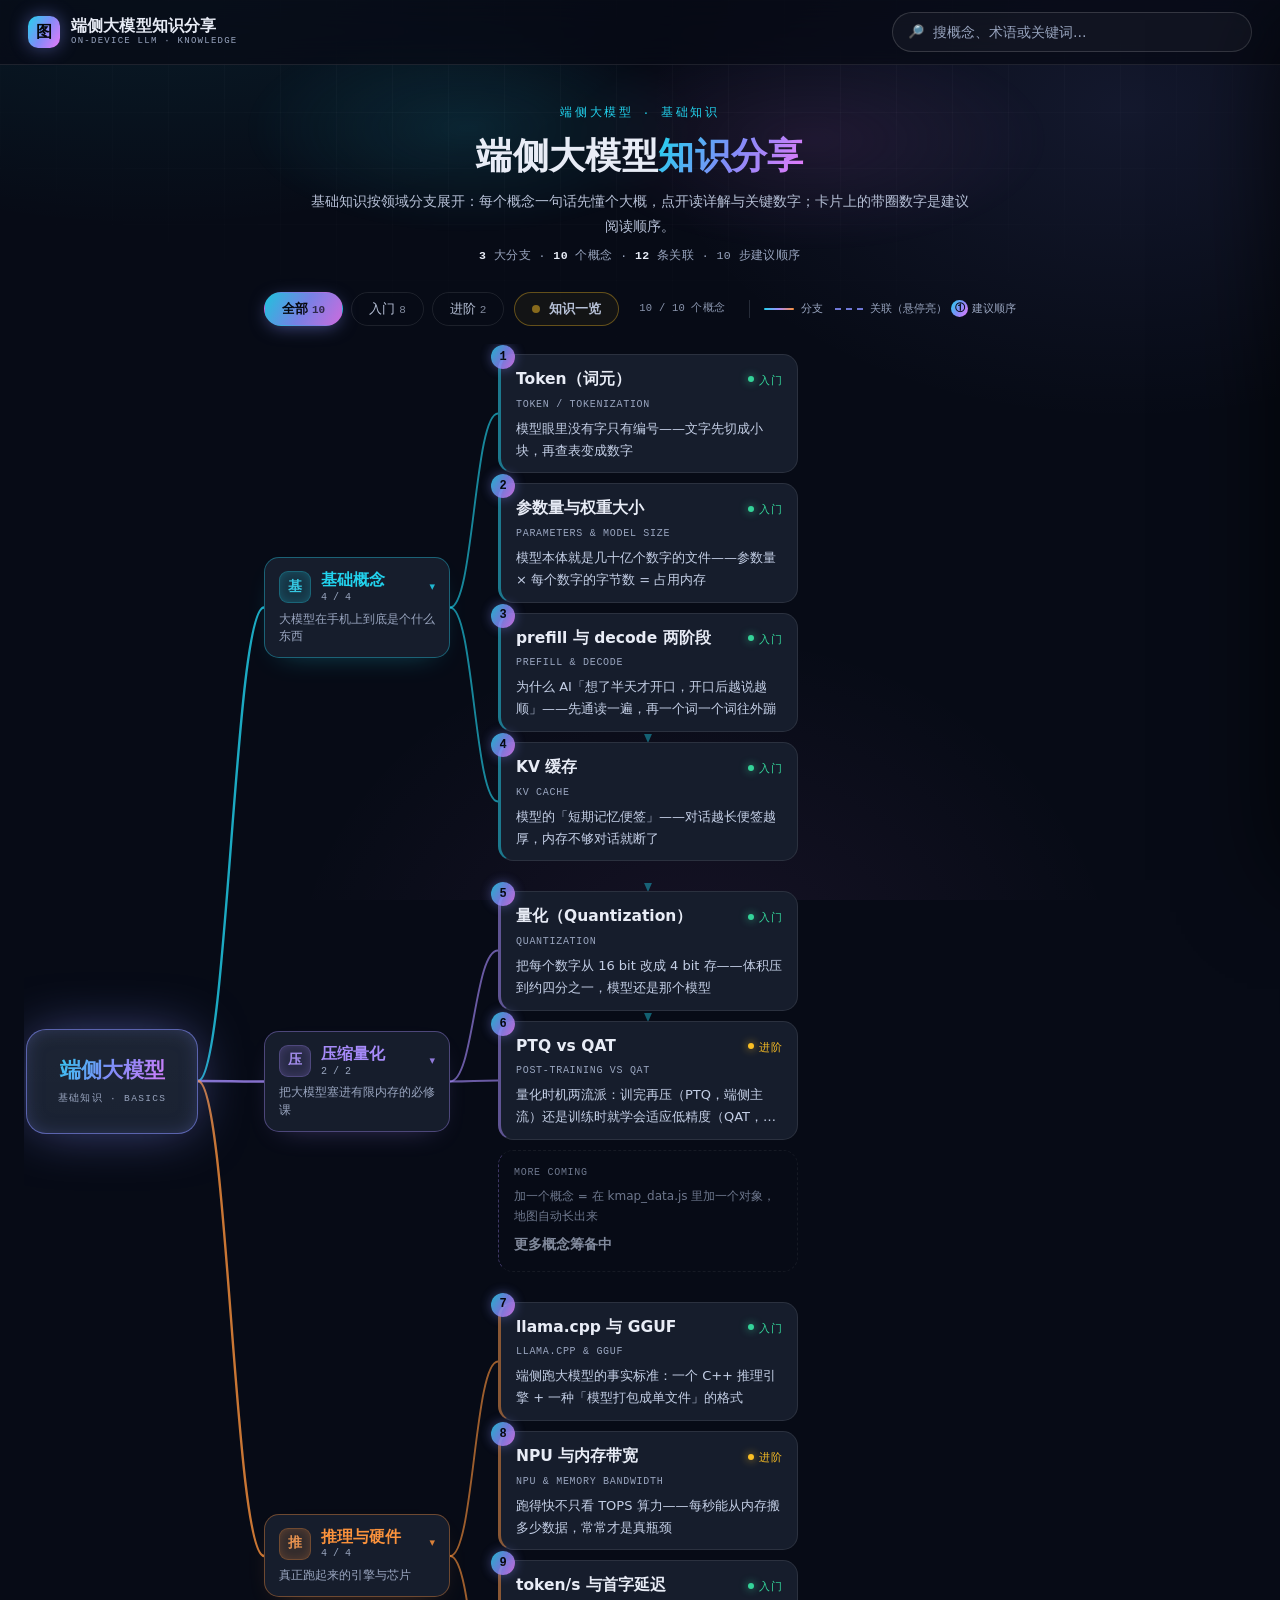
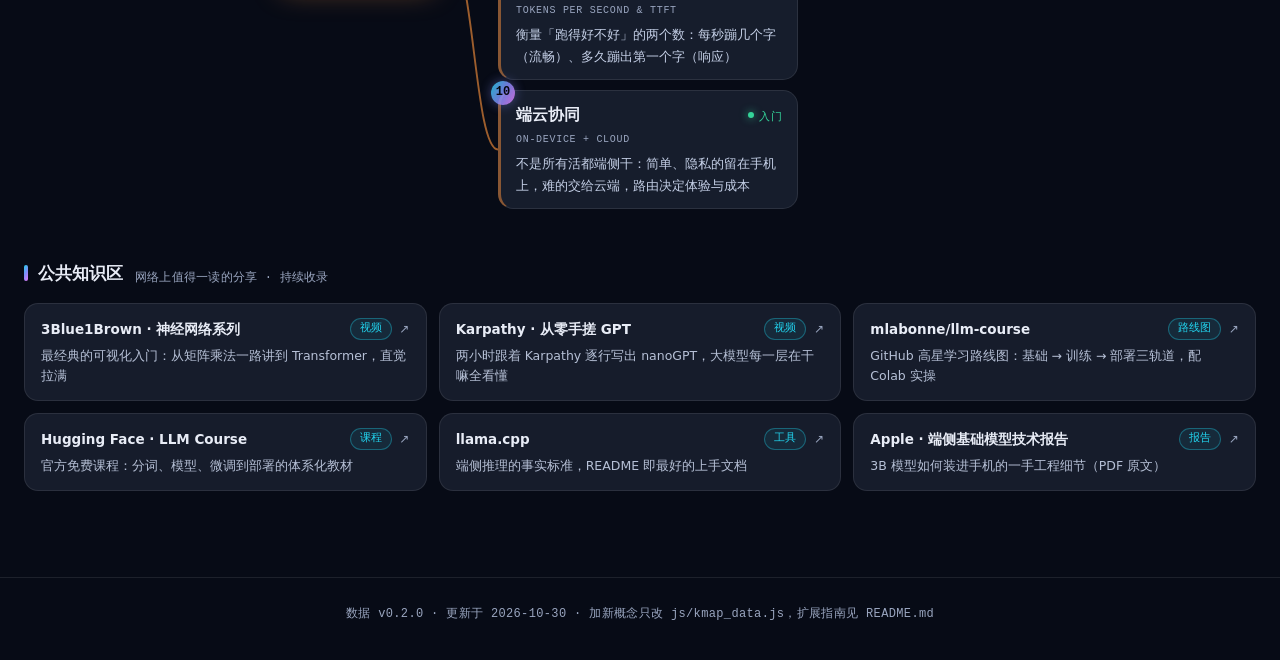
==== commit f217ee0f: "地图v8: 首末线+公共知识区" ====
--- a/map/index.html
+++ b/map/index.html
@@ -6,7 +6,7 @@
   <title>端侧大模型知识分享 · On-Device LLM Knowledge</title>
   <meta name="description" content="端侧大模型基础知识思维导图：领域分支展开，点击概念看白话详解，带圈数字为建议阅读顺序" />
   <link rel="icon" href="data:image/svg+xml,%3Csvg xmlns='http://www.w3.org/2000/svg' viewBox='0 0 100 100'%3E%3Cdefs%3E%3ClinearGradient id='g' x1='0' y1='0' x2='1' y2='1'%3E%3Cstop offset='0' stop-color='%2322d3ee'/%3E%3Cstop offset='.5' stop-color='%23818cf8'/%3E%3Cstop offset='1' stop-color='%23e879f9'/%3E%3C/linearGradient%3E%3C/defs%3E%3Crect width='100' height='100' rx='24' fill='url(%23g)'/%3E%3Ctext x='50' y='68' font-size='44' text-anchor='middle' fill='%2305070d' font-weight='bold' font-family='sans-serif'%3E%E5%9B%BE%3C/text%3E%3C/svg%3E" />
-  <link rel="stylesheet" href="css/style.css?v=7" />
+  <link rel="stylesheet" href="css/style.css?v=8" />
 </head>
 <body>
   <div class="bg-fx" aria-hidden="true"></div>
@@ -49,6 +49,15 @@
         <div id="kmap-inner" class="kmap-inner"></div>
       </div>
     </section>
+
+    <!-- ============ 公共知识区：网络好分享 ============ -->
+    <section class="shares" aria-label="公共知识区">
+      <div class="shares-head">
+        <h2>公共知识区</h2>
+        <span>网络上值得一读的分享 · 持续收录</span>
+      </div>
+      <div class="shares-grid" id="shares-grid"></div>
+    </section>
   </main>
 
   <!-- ============ 页脚 ============ -->
@@ -64,7 +73,7 @@
     <div class="panel-body" id="panel-body"></div>
   </aside>
 
-  <script src="js/kmap_data.js?v=7"></script>
-  <script src="js/kmap_app.js?v=7"></script>
+  <script src="js/kmap_data.js?v=8"></script>
+  <script src="js/kmap_app.js?v=8"></script>
 </body>
 </html>
--- a/map/css/style.css
+++ b/map/css/style.css
@@ -497,6 +497,41 @@
 
 body.panel-open { overflow: hidden; }
 
+/* ---------------- 公共知识区 ---------------- */
+.shares { margin-top: 36px; }
+.shares-head { display: flex; align-items: baseline; gap: 12px; margin-bottom: 14px; }
+.shares-head h2 {
+  font-size: 17px; font-weight: 800; display: flex; align-items: center; gap: 10px;
+}
+.shares-head h2::before {
+  content: ""; width: 4px; height: 16px; border-radius: 2px;
+  background: var(--grad); display: inline-block;
+}
+.shares-head span { font-size: 12px; color: var(--text-faint); font-family: var(--mono); letter-spacing: 0.02em; }
+
+.shares-grid { display: grid; grid-template-columns: repeat(auto-fill, minmax(300px, 1fr)); gap: 12px; }
+.share-card {
+  display: flex; flex-direction: column; gap: 6px;
+  padding: 14px 16px; border-radius: 14px;
+  background: linear-gradient(rgba(255,255,255,0.04), rgba(255,255,255,0.04)), #0c1322;
+  border: 1px solid var(--border); text-decoration: none; cursor: pointer;
+  transition: border-color 0.25s, transform 0.25s, box-shadow 0.25s;
+}
+.share-card:hover {
+  border-color: rgba(34, 211, 238, 0.45); transform: translateY(-3px);
+  box-shadow: 0 14px 30px -14px rgba(0, 0, 0, 0.55), 0 0 22px -10px rgba(34, 211, 238, 0.35);
+}
+.sc-top { display: flex; align-items: center; gap: 8px; }
+.sc-top b { font-size: 13.5px; color: var(--text); font-weight: 700; flex: 1; min-width: 0; line-height: 1.5; }
+.sc-tag {
+  flex: none; font-size: 10.5px; font-family: var(--mono); color: var(--accent);
+  border: 1px solid rgba(34, 211, 238, 0.35); background: rgba(34, 211, 238, 0.08);
+  border-radius: 999px; padding: 1px 9px;
+}
+.sc-arrow { flex: none; font-style: normal; font-size: 12px; color: var(--text-faint); }
+.share-card:hover .sc-arrow { color: var(--accent); }
+.share-card p { font-size: 12.5px; color: var(--text-dim); line-height: 1.62; }
+
 /* ---------------- 页脚 ---------------- */
 .site-footer {
   border-top: 1px solid var(--border); margin-top: 26px;
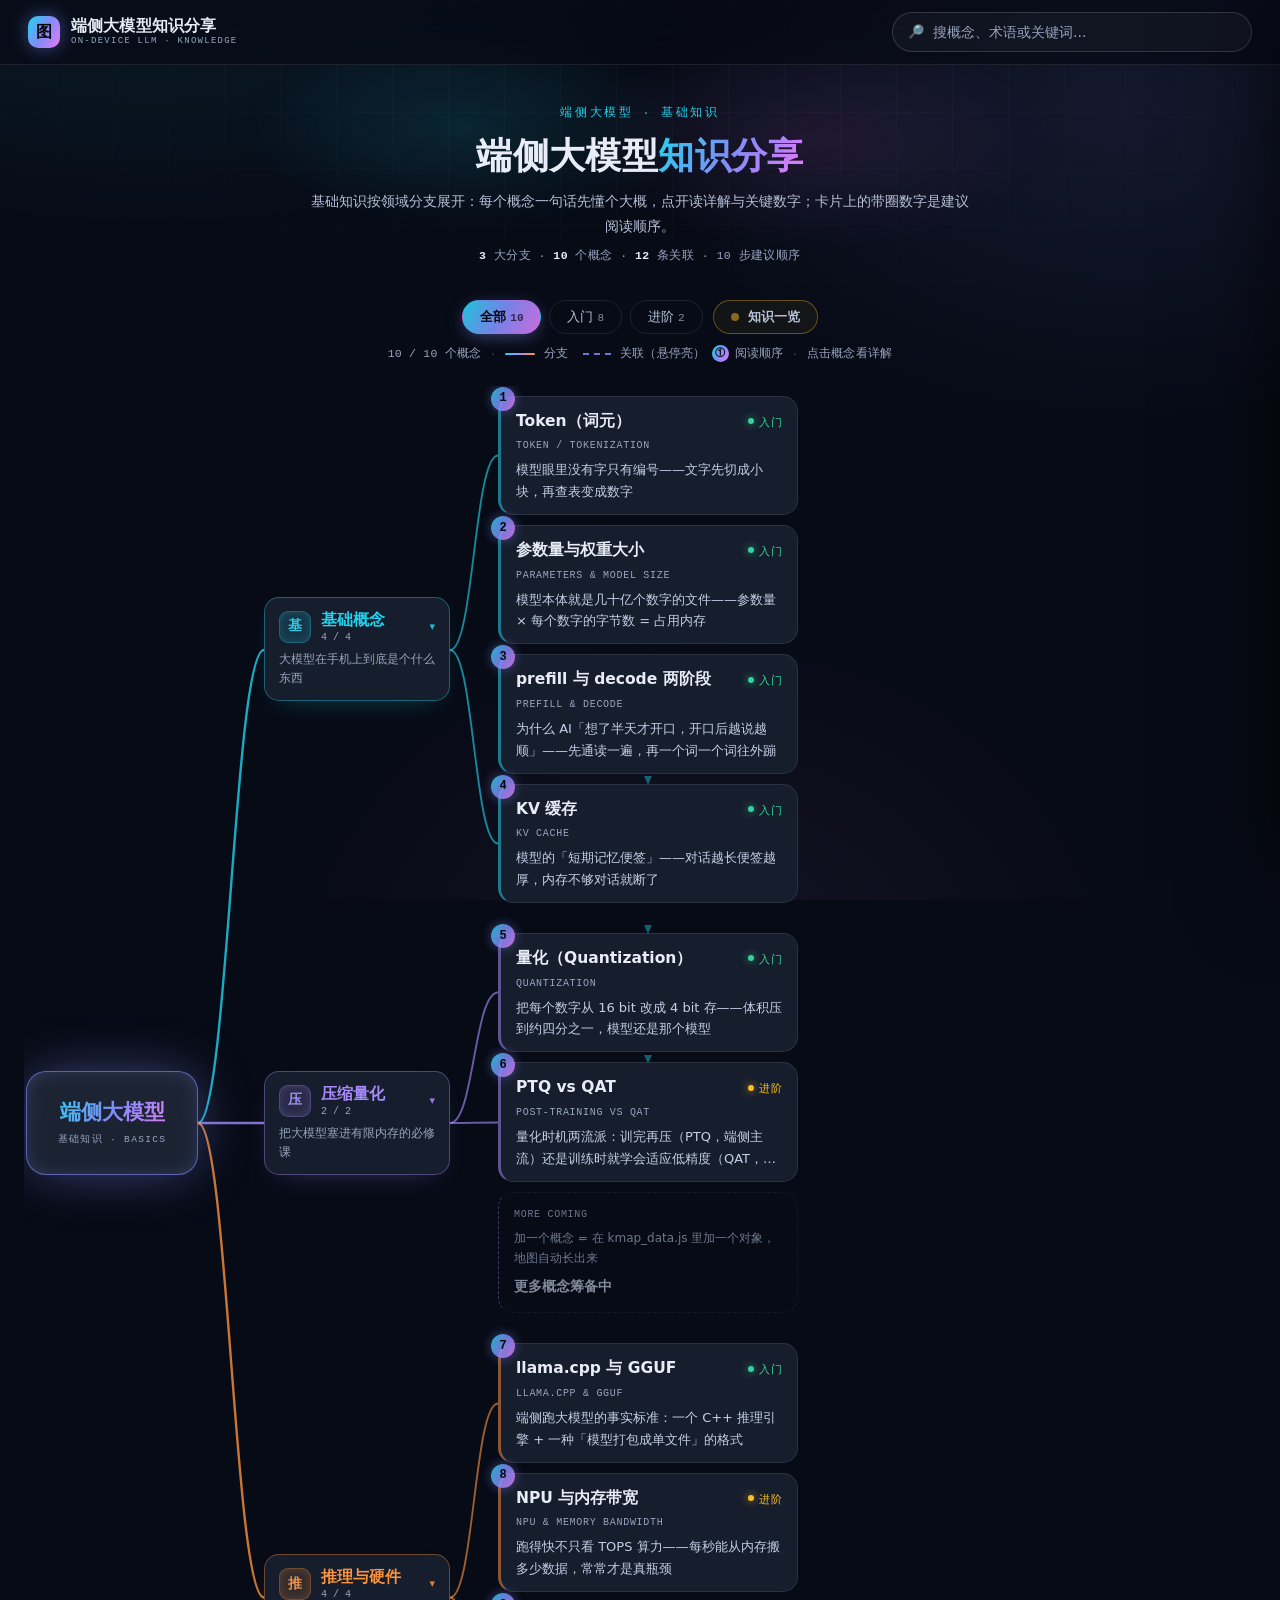
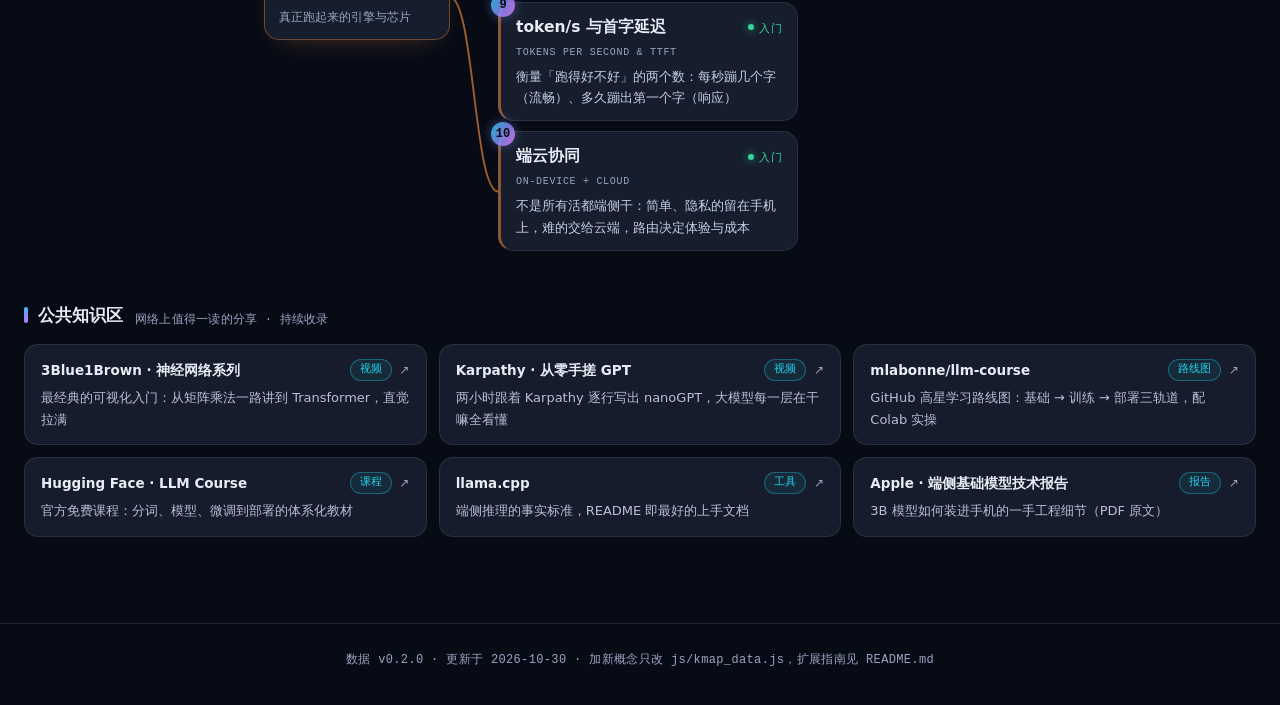
==== commit 30ddf883: "地图v9 细节排版" ====
--- a/map/index.html
+++ b/map/index.html
@@ -6,7 +6,7 @@
   <title>端侧大模型知识分享 · On-Device LLM Knowledge</title>
   <meta name="description" content="端侧大模型基础知识思维导图：领域分支展开，点击概念看白话详解，带圈数字为建议阅读顺序" />
   <link rel="icon" href="data:image/svg+xml,%3Csvg xmlns='http://www.w3.org/2000/svg' viewBox='0 0 100 100'%3E%3Cdefs%3E%3ClinearGradient id='g' x1='0' y1='0' x2='1' y2='1'%3E%3Cstop offset='0' stop-color='%2322d3ee'/%3E%3Cstop offset='.5' stop-color='%23818cf8'/%3E%3Cstop offset='1' stop-color='%23e879f9'/%3E%3C/linearGradient%3E%3C/defs%3E%3Crect width='100' height='100' rx='24' fill='url(%23g)'/%3E%3Ctext x='50' y='68' font-size='44' text-anchor='middle' fill='%2305070d' font-weight='bold' font-family='sans-serif'%3E%E5%9B%BE%3C/text%3E%3C/svg%3E" />
-  <link rel="stylesheet" href="css/style.css?v=8" />
+  <link rel="stylesheet" href="css/style.css?v=9" />
 </head>
 <body>
   <div class="bg-fx" aria-hidden="true"></div>
@@ -36,11 +36,15 @@
   <div class="map-ctrl">
     <div class="chips" id="level-chips"></div>
     <button class="route-btn" id="route-toggle" aria-pressed="false"><i></i>知识一览</button>
-    <span class="count-note" id="kmap-count"></span>
-    <span class="legend-inline" aria-hidden="true">
-      <i class="lg-solid"></i>分支<i class="lg-dash"></i>关联（悬停亮）<span class="lg-num">①</span>建议顺序
-    </span>
   </div>
+  <p class="ctrl-sub">
+    <span id="kmap-count"></span>
+    <span class="lg-sep">·</span>
+    <i class="lg-solid"></i>分支
+    <i class="lg-dash"></i>关联（悬停亮）
+    <span class="lg-num">①</span>阅读顺序
+    <span class="lg-sep">·</span>点击概念看详解
+  </p>
 
   <!-- ============ 知识地图 ============ -->
   <main>
@@ -73,7 +77,7 @@
     <div class="panel-body" id="panel-body"></div>
   </aside>
 
-  <script src="js/kmap_data.js?v=8"></script>
-  <script src="js/kmap_app.js?v=8"></script>
+  <script src="js/kmap_data.js?v=9"></script>
+  <script src="js/kmap_app.js?v=9"></script>
 </body>
 </html>
--- a/map/css/style.css
+++ b/map/css/style.css
@@ -147,13 +147,13 @@
 /* ---------------- 地图控制行 + 图例行 ---------------- */
 .map-ctrl {
   display: flex; justify-content: center; align-items: center; gap: 10px; flex-wrap: wrap;
-  max-width: 1240px; margin: 24px auto 18px; padding: 0 24px;
-}
-.chips { display: flex; flex-wrap: wrap; gap: 8px; }
+  max-width: 1240px; margin: 32px auto 10px; padding: 0 24px;
+}
+.chips { display: flex; flex-wrap: nowrap; gap: 8px; }
 .chip {
   font-size: 13px; color: var(--text-dim); padding: 7px 17px; border-radius: 999px;
   border: 1px solid var(--border); background: transparent; cursor: pointer;
-  transition: all 0.25s; user-select: none;
+  transition: all 0.25s; user-select: none; white-space: nowrap;
 }
 .chip:hover { color: var(--text); border-color: rgba(129,140,248,0.4); }
 .chip.on {
@@ -182,18 +182,16 @@
 }
 .route-btn.on i { background: #05070d; }
 
-.count-note {
-  font-family: var(--mono); font-size: 10.5px; color: var(--text-faint);
-  letter-spacing: 0.02em; white-space: nowrap; margin-left: 10px; opacity: 0.9;
-}
-
-.legend-inline {
-  display: inline-flex; align-items: center; gap: 4px; margin-left: 14px; padding-left: 14px;
-  border-left: 1px solid rgba(148, 163, 184, 0.22);
-  font-family: var(--mono); font-size: 11px; color: var(--text-faint); white-space: nowrap;
-}
-.legend-inline i { margin: 0 3px 0 8px; }
-.legend-inline i:first-child { margin-left: 0; }
+/* 图例/计数行：单行居中，与控制行各自完整，不参差换行 */
+.ctrl-sub {
+  display: flex; justify-content: center; align-items: center; flex-wrap: nowrap; gap: 6px;
+  margin: 0 auto 22px; padding: 0 16px;
+  font-family: var(--mono); font-size: 11.5px; color: var(--text-faint); letter-spacing: 0.02em;
+}
+.ctrl-sub i { margin: 0 3px 0 9px; }
+.ctrl-sub i:first-of-type { margin-left: 0; }
+.ctrl-sub #kmap-count { white-space: nowrap; }
+.lg-sep { opacity: 0.4; margin: 0 2px; }
 .lg-solid { display: inline-block; width: 30px; height: 2.5px; border-radius: 2px; background: linear-gradient(90deg, #22d3ee, #a78bfa, #fb923c); vertical-align: 3px; }
 .lg-dash { display: inline-block; width: 28px; height: 0; border-top: 2px dashed rgba(129, 140, 248, 0.85); vertical-align: 3px; }
 .lg-num {
@@ -260,7 +258,7 @@
 }
 .mbranch.collapsed .mn-caret { transform: rotate(-90deg); }
 .kd-count { font-family: var(--mono); font-size: 10px; color: var(--text-faint); white-space: nowrap; }
-.kd-desc { margin: 0; margin-top: 6px; font-size: 11.5px; color: var(--text-faint); line-height: 1.5; }
+.kd-desc { margin: 0; margin-top: 6px; font-size: 12px; color: var(--text-faint); line-height: 1.58; }
 
 .mleaves { display: flex; flex-direction: column; gap: 10px; width: 300px; }
 .mleaves .knode { width: auto; }
@@ -443,8 +441,8 @@
   background: color-mix(in srgb, var(--daccent, #22d3ee) 6%, rgba(255,255,255,0.02));
   font-size: 14.5px; color: var(--text); line-height: 1.8;
 }
-.panel-detail p { font-size: 14.5px; color: var(--text-dim); margin-bottom: 13px; line-height: 1.9; }
-.panel-detail p:first-child { color: var(--text); font-size: 15px; }
+.panel-detail p { font-size: 15px; color: var(--text-dim); margin-bottom: 13px; line-height: 1.92; }
+.panel-detail p:first-child { color: var(--text); font-size: 15.5px; }
 
 .kde-h {
   display: flex; align-items: center; gap: 10px;
@@ -530,7 +528,7 @@
 }
 .sc-arrow { flex: none; font-style: normal; font-size: 12px; color: var(--text-faint); }
 .share-card:hover .sc-arrow { color: var(--accent); }
-.share-card p { font-size: 12.5px; color: var(--text-dim); line-height: 1.62; }
+.share-card p { font-size: 13px; color: var(--text-dim); line-height: 1.66; }
 
 /* ---------------- 页脚 ---------------- */
 .site-footer {
@@ -559,4 +557,6 @@
   main { padding: 0 16px 50px; }
   .panel-body { padding: 26px 22px 40px; }
   .kde-keys { gap: 6px; }
-}
+  .ctrl-sub { flex-wrap: wrap; row-gap: 4px; }
+  .chips { flex-wrap: wrap; justify-content: center; }
+}
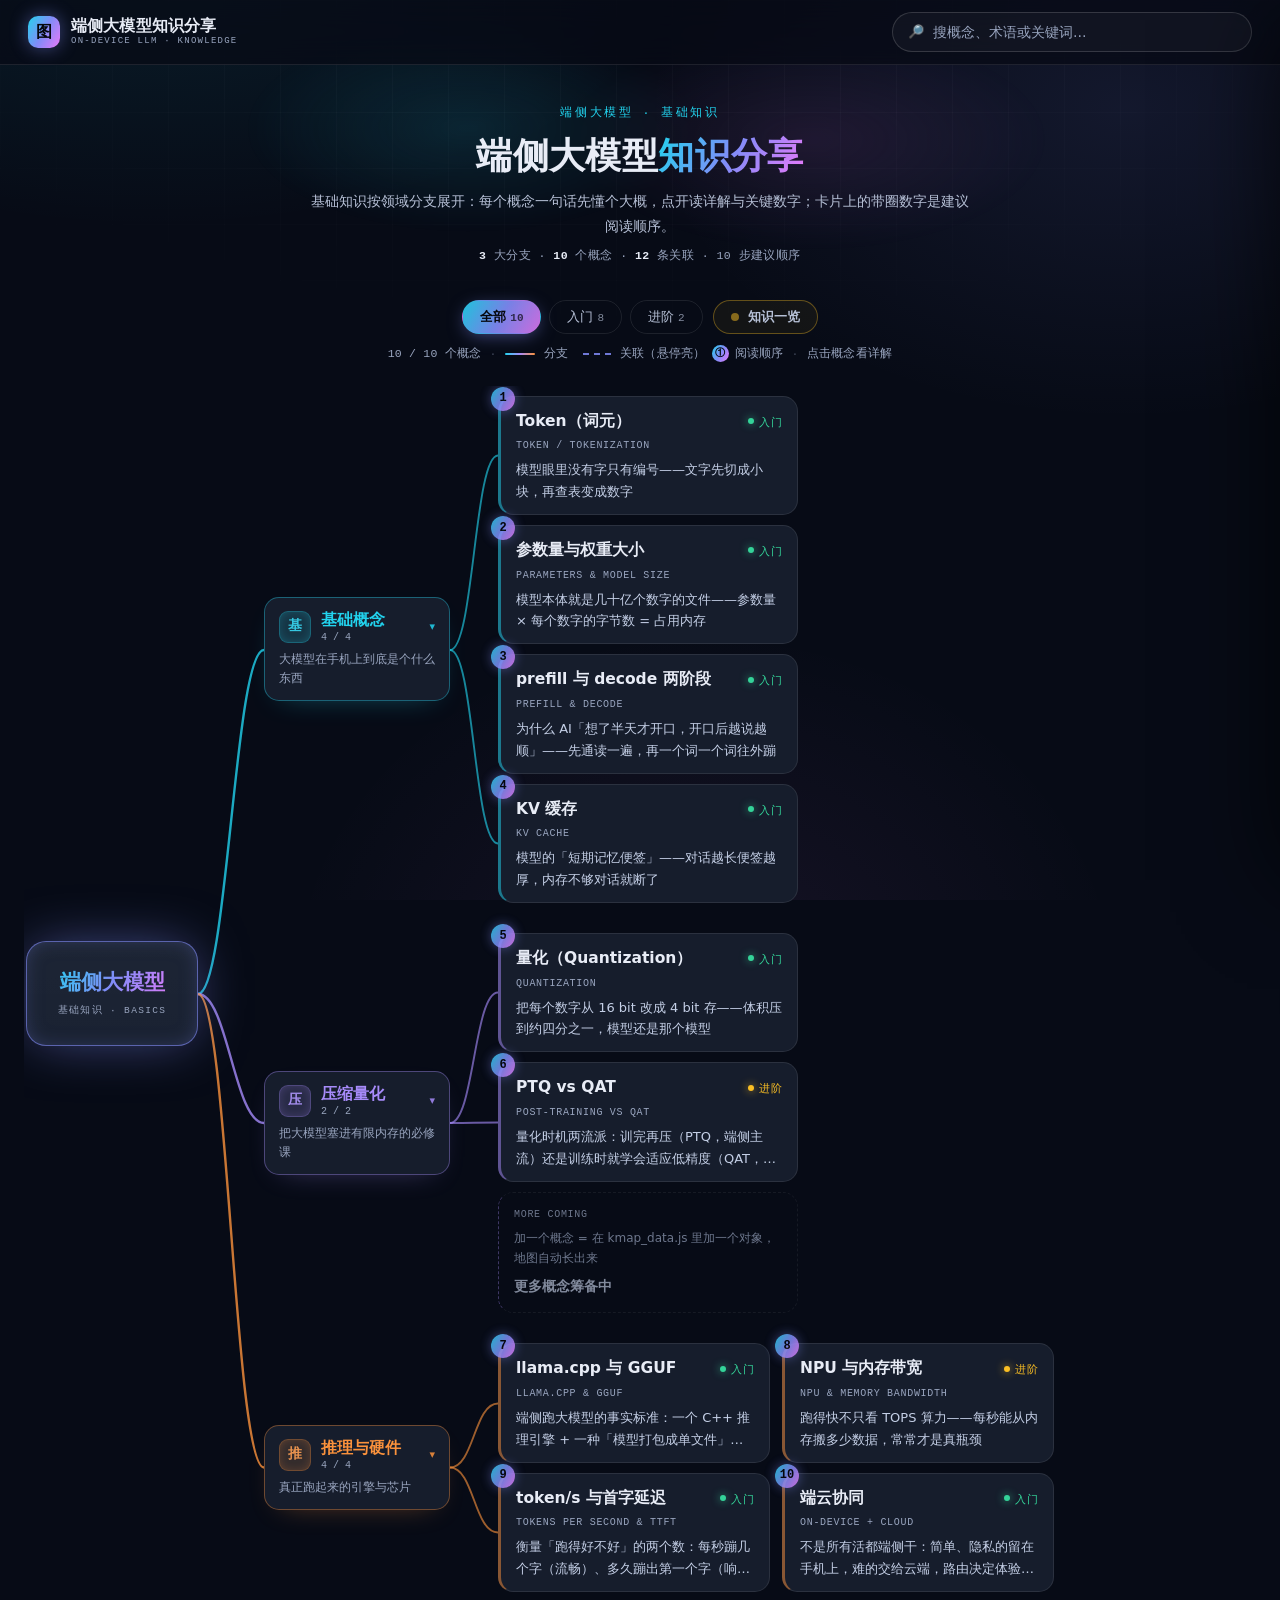
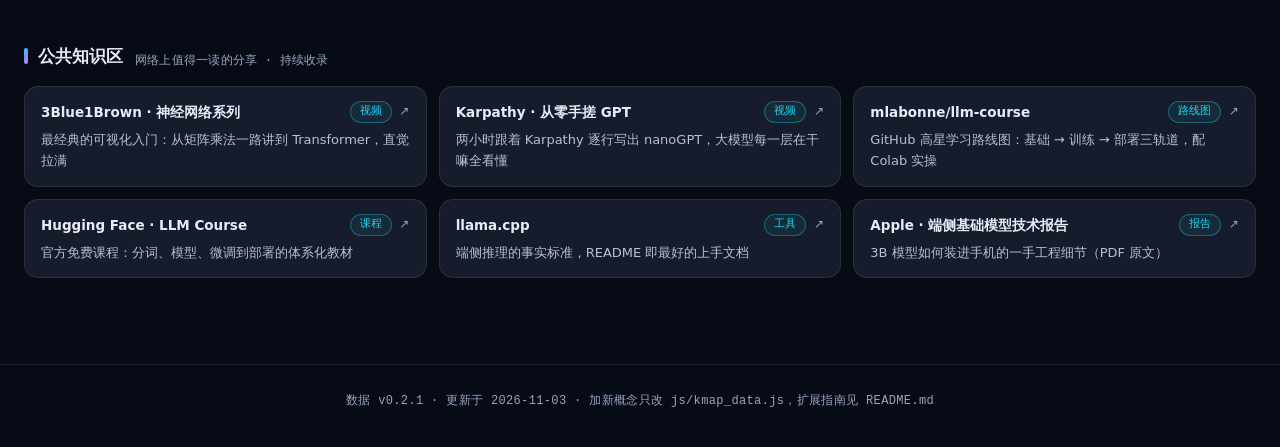
==== commit c311ddeb: "地图v10" ====
--- a/map/index.html
+++ b/map/index.html
@@ -6,7 +6,7 @@
   <title>端侧大模型知识分享 · On-Device LLM Knowledge</title>
   <meta name="description" content="端侧大模型基础知识思维导图：领域分支展开，点击概念看白话详解，带圈数字为建议阅读顺序" />
   <link rel="icon" href="data:image/svg+xml,%3Csvg xmlns='http://www.w3.org/2000/svg' viewBox='0 0 100 100'%3E%3Cdefs%3E%3ClinearGradient id='g' x1='0' y1='0' x2='1' y2='1'%3E%3Cstop offset='0' stop-color='%2322d3ee'/%3E%3Cstop offset='.5' stop-color='%23818cf8'/%3E%3Cstop offset='1' stop-color='%23e879f9'/%3E%3C/linearGradient%3E%3C/defs%3E%3Crect width='100' height='100' rx='24' fill='url(%23g)'/%3E%3Ctext x='50' y='68' font-size='44' text-anchor='middle' fill='%2305070d' font-weight='bold' font-family='sans-serif'%3E%E5%9B%BE%3C/text%3E%3C/svg%3E" />
-  <link rel="stylesheet" href="css/style.css?v=9" />
+  <link rel="stylesheet" href="css/style.css?v=10" />
 </head>
 <body>
   <div class="bg-fx" aria-hidden="true"></div>
@@ -77,7 +77,7 @@
     <div class="panel-body" id="panel-body"></div>
   </aside>
 
-  <script src="js/kmap_data.js?v=9"></script>
-  <script src="js/kmap_app.js?v=9"></script>
+  <script src="js/kmap_data.js?v=10"></script>
+  <script src="js/kmap_app.js?v=10"></script>
 </body>
 </html>
--- a/map/css/style.css
+++ b/map/css/style.css
@@ -261,6 +261,7 @@
 .kd-desc { margin: 0; margin-top: 6px; font-size: 12px; color: var(--text-faint); line-height: 1.58; }
 
 .mleaves { display: flex; flex-direction: column; gap: 10px; width: 300px; }
+.mleaves.cols2 { display: grid; grid-template-columns: repeat(2, minmax(272px, 288px)); gap: 10px 12px; }
 .mleaves .knode { width: auto; }
 .mbranch.collapsed .mleaves { display: none; }
 
@@ -300,12 +301,19 @@
 .knode:focus-visible { outline: 1px solid rgba(34,211,238,0.6); outline-offset: 3px; }
 .knode.filtered-out { display: none; }
 .knode.hl-self { border-color: color-mix(in srgb, var(--daccent) 70%, transparent); transform: translateY(-4px); }
-.knode.hl-n { border-color: rgba(129, 140, 248, 0.45); }
+.knode.hl-n {
+  border-color: rgba(129, 140, 248, 0.75);
+  box-shadow: 0 0 22px -6px rgba(129, 140, 248, 0.6);
+  transform: translateY(-2px);
+}
 .knode.sel { border-color: color-mix(in srgb, var(--daccent) 80%, transparent); box-shadow: 0 0 30px -8px color-mix(in srgb, var(--daccent) 55%, transparent); }
 
 /* 悬停聚焦时轻微压暗无关节点 */
-.kmap-inner.has-focus .knode:not(.hl-self):not(.hl-n) { opacity: 0.55; }
-.kmap-inner.has-focus .kedge:not(.hl) { stroke-opacity: 0.05; }
+/* 悬停聚焦：无关节点明显压暗，邻接卡与关联线显著点亮 */
+.kmap-inner.has-focus .knode:not(.hl-self):not(.hl-n) { opacity: 0.32; }
+.kmap-inner.has-focus .kedge:not(.hl) { stroke-opacity: 0.04; }
+.kmap-inner.has-focus .kedge-branch { opacity: 0.45; }
+.kmap-inner.has-focus .kedge-branch.hl { opacity: 1; }
 
 .kn-top { display: flex; align-items: baseline; gap: 8px; }
 .kn-top h3 { font-size: 15.5px; font-weight: 700; line-height: 1.45; flex: 1; min-width: 0; }
@@ -380,7 +388,10 @@
 .kedge-extra.hl { stroke-opacity: 1; }
 .kedge-rel { stroke: rgba(129, 140, 248, 0.75); stroke-width: 1.7; stroke-dasharray: 6 5; }
 .kedge-lead { stroke: rgba(34, 211, 238, 0.75); stroke-width: 1.8; }
-.kedge.hl { stroke: #a5b4fc; stroke-width: 2.4; stroke-opacity: 1 !important; filter: drop-shadow(0 0 5px rgba(129,140,248,0.7)); }
+.kedge.hl {
+  stroke: #b7c3ff; stroke-width: 3; stroke-opacity: 1 !important;
+  filter: drop-shadow(0 0 7px rgba(165, 180, 252, 0.95));
+}
 
 /* ---------------- 详情抽屉（右侧） ---------------- */
 .overlay {
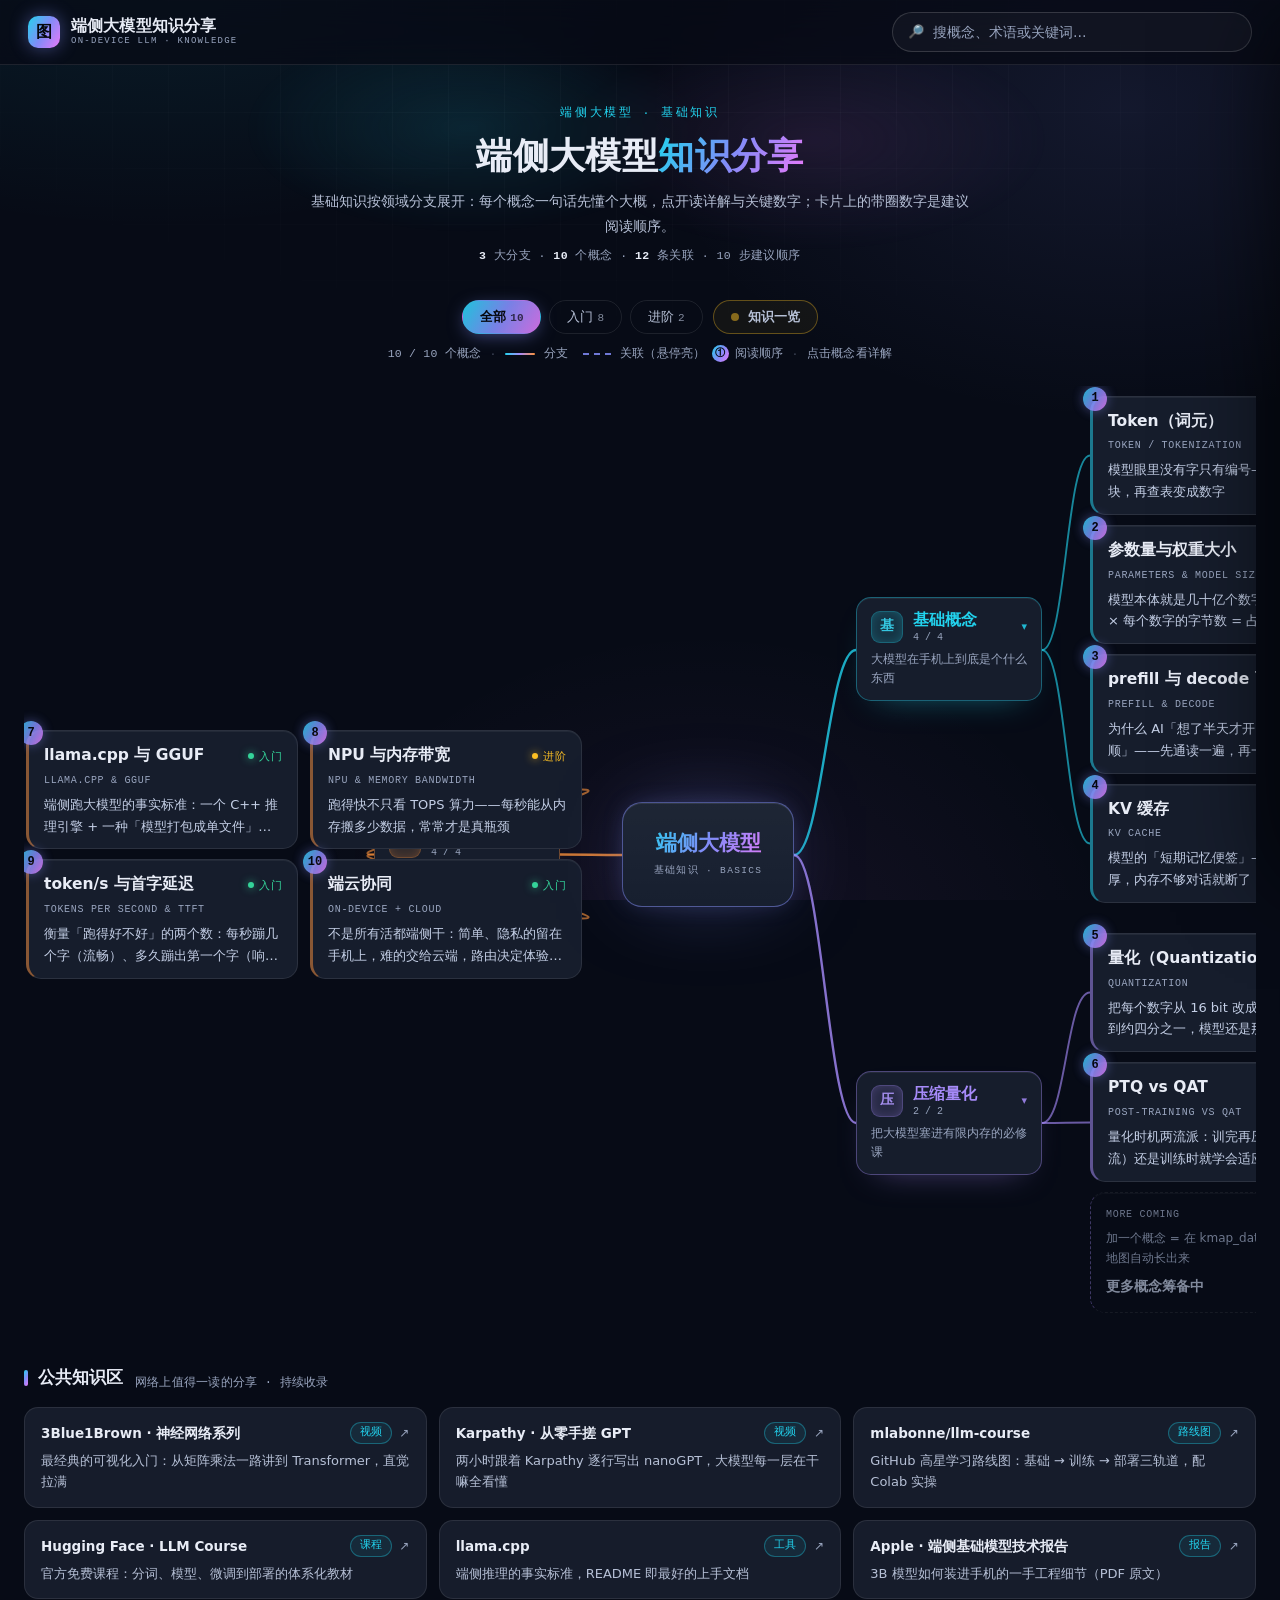
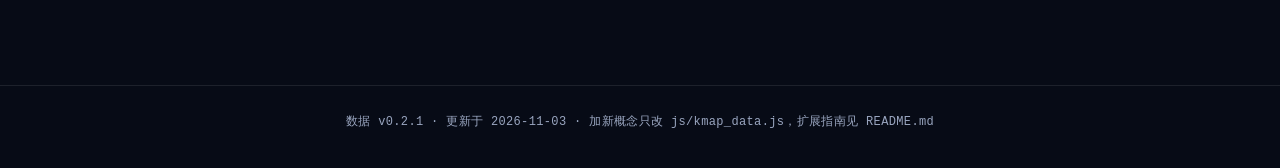
==== commit 01f44fd1: "地图v11 两列放射" ====
--- a/map/index.html
+++ b/map/index.html
@@ -6,7 +6,7 @@
   <title>端侧大模型知识分享 · On-Device LLM Knowledge</title>
   <meta name="description" content="端侧大模型基础知识思维导图：领域分支展开，点击概念看白话详解，带圈数字为建议阅读顺序" />
   <link rel="icon" href="data:image/svg+xml,%3Csvg xmlns='http://www.w3.org/2000/svg' viewBox='0 0 100 100'%3E%3Cdefs%3E%3ClinearGradient id='g' x1='0' y1='0' x2='1' y2='1'%3E%3Cstop offset='0' stop-color='%2322d3ee'/%3E%3Cstop offset='.5' stop-color='%23818cf8'/%3E%3Cstop offset='1' stop-color='%23e879f9'/%3E%3C/linearGradient%3E%3C/defs%3E%3Crect width='100' height='100' rx='24' fill='url(%23g)'/%3E%3Ctext x='50' y='68' font-size='44' text-anchor='middle' fill='%2305070d' font-weight='bold' font-family='sans-serif'%3E%E5%9B%BE%3C/text%3E%3C/svg%3E" />
-  <link rel="stylesheet" href="css/style.css?v=10" />
+  <link rel="stylesheet" href="css/style.css?v=11" />
 </head>
 <body>
   <div class="bg-fx" aria-hidden="true"></div>
@@ -77,7 +77,7 @@
     <div class="panel-body" id="panel-body"></div>
   </aside>
 
-  <script src="js/kmap_data.js?v=10"></script>
-  <script src="js/kmap_app.js?v=10"></script>
+  <script src="js/kmap_data.js?v=11"></script>
+  <script src="js/kmap_app.js?v=11"></script>
 </body>
 </html>
--- a/map/css/style.css
+++ b/map/css/style.css
@@ -212,16 +212,24 @@
 }
 .kmap.has-empty .mmap { display: none; }
 #kmap-edges { position: absolute; inset: 0; z-index: 0; pointer-events: none; overflow: visible; }
-.mroot, .mbranches { position: relative; z-index: 1; }
-
-/* —— 思维导图：左主干 → 领域分支 → 概念叶子 —— */
-.mmap { position: relative; z-index: 1; display: flex; align-items: center; min-width: max-content; padding: 4px 0; }
+.mroot, .mside { position: relative; z-index: 1; }
+
+/* —— 思维导图：主干居中，分支左右两列放射 —— */
+.mmap {
+  position: relative; z-index: 1;
+  display: flex; align-items: center;
+  width: max-content; min-width: max-content; margin: 0 auto;
+  padding: 4px 0;
+}
 .mroot {
-  flex: none; width: 172px; margin-right: 66px;
+  flex: none; width: 172px; margin: 0 62px;
   padding: 26px 18px; border-radius: 20px; text-align: center;
-  background: linear-gradient(rgba(255,255,255,0.065), rgba(255,255,255,0.055)), #0d1526;
-  border: 1px solid rgba(129, 140, 248, 0.62);
-  box-shadow: 0 0 54px -8px rgba(129, 140, 248, 0.55), inset 0 0 26px -12px rgba(129, 140, 248, 0.55);
+  background: linear-gradient(rgba(255,255,255,0.07), rgba(255,255,255,0.045)), #0d1526;
+  border: 1px solid rgba(129, 140, 248, 0.5);
+  box-shadow:
+    inset 0 1px 0 rgba(255, 255, 255, 0.09),
+    0 0 26px -8px rgba(129, 140, 248, 0.35),
+    0 0 90px -28px rgba(129, 140, 248, 0.6);
 }
 .mroot b {
   display: block; font-size: 21px; font-weight: 800; line-height: 1.35;
@@ -229,8 +237,10 @@
 }
 .mroot span { display: block; margin-top: 6px; font-family: var(--mono); font-size: 9.5px; letter-spacing: 0.14em; color: var(--text-faint); }
 
-.mbranches { display: flex; flex-direction: column; gap: 30px; }
+.mside { display: flex; flex-direction: column; gap: 30px; }
 .mbranch { display: flex; align-items: center; }
+.mbranch-left { flex-direction: row-reverse; }
+.mbranch-left .mnode { margin-right: 0; margin-left: 48px; }
 .mbranch.dom-hidden { display: none; }
 
 /* 分支节点：主题色小卡，可点击收起/展开 */
@@ -239,13 +249,17 @@
   padding: 12px 14px; border-radius: 15px;
   background: linear-gradient(rgba(255,255,255,0.045), rgba(255,255,255,0.045)), #0c1322;
   border: 1px solid color-mix(in srgb, var(--daccent) 38%, transparent);
-  box-shadow: 0 10px 30px -18px color-mix(in srgb, var(--daccent) 45%, transparent);
+  box-shadow:
+    inset 0 1px 0 rgba(255, 255, 255, 0.06),
+    0 14px 34px -22px color-mix(in srgb, var(--daccent) 55%, transparent);
   cursor: pointer;
-  transition: border-color 0.25s, box-shadow 0.25s, transform 0.25s;
+  transition: border-color 0.25s, box-shadow 0.25s, transform 0.25s, opacity 0.38s ease;
 }
 .mnode:hover {
   border-color: color-mix(in srgb, var(--daccent) 62%, transparent);
-  box-shadow: 0 12px 32px -16px color-mix(in srgb, var(--daccent) 60%, transparent);
+  box-shadow:
+    inset 0 1px 0 rgba(255, 255, 255, 0.09),
+    0 16px 38px -20px color-mix(in srgb, var(--daccent) 65%, transparent);
   transform: translateY(-2px);
 }
 .mnode:focus-visible { outline: 1px solid rgba(34,211,238,0.6); outline-offset: 3px; }
@@ -283,7 +297,8 @@
   border: 1px solid var(--border);
   border-left: 3px solid color-mix(in srgb, var(--daccent) 50%, transparent);
   cursor: pointer; overflow: visible;
-  transition: transform 0.32s cubic-bezier(0.22,1,0.36,1), border-color 0.32s, box-shadow 0.32s, background 0.32s, opacity 0.32s;
+  box-shadow: inset 0 1px 0 rgba(255, 255, 255, 0.05);
+  transition: transform 0.32s cubic-bezier(0.22,1,0.36,1), border-color 0.32s, box-shadow 0.32s, background 0.32s, opacity 0.38s ease;
   display: flex; flex-direction: column; gap: 5px;
 }
 .knode::before {
@@ -296,7 +311,10 @@
   transform: translateY(-4px);
   background: linear-gradient(rgba(255,255,255,0.065), rgba(255,255,255,0.065)), #101a30;
   border-color: color-mix(in srgb, var(--daccent) 55%, transparent);
-  box-shadow: 0 22px 44px -16px rgba(0,0,0,0.6), 0 0 32px -10px color-mix(in srgb, var(--daccent) 42%, transparent);
+  box-shadow:
+    inset 0 1px 0 rgba(255, 255, 255, 0.09),
+    0 26px 50px -24px rgba(0, 0, 0, 0.75),
+    0 0 56px -24px color-mix(in srgb, var(--daccent) 65%, transparent);
 }
 .knode:focus-visible { outline: 1px solid rgba(34,211,238,0.6); outline-offset: 3px; }
 .knode.filtered-out { display: none; }
@@ -309,11 +327,13 @@
 .knode.sel { border-color: color-mix(in srgb, var(--daccent) 80%, transparent); box-shadow: 0 0 30px -8px color-mix(in srgb, var(--daccent) 55%, transparent); }
 
 /* 悬停聚焦时轻微压暗无关节点 */
-/* 悬停聚焦：无关节点明显压暗，邻接卡与关联线显著点亮 */
-.kmap-inner.has-focus .knode:not(.hl-self):not(.hl-n) { opacity: 0.32; }
-.kmap-inner.has-focus .kedge:not(.hl) { stroke-opacity: 0.04; }
-.kmap-inner.has-focus .kedge-branch { opacity: 0.45; }
-.kmap-inner.has-focus .kedge-branch.hl { opacity: 1; }
+/* 悬停聚焦：无关联的渐变退场（近乎消失），所属分支与邻接关系保留点亮 */
+.kmap-inner.has-focus .knode:not(.hl-self):not(.hl-n) { opacity: 0.05; }
+.kmap-inner.has-focus .mbranch:not(.hl-host) .mnode { opacity: 0.08; }
+.kmap-inner.has-focus .knode-ghost { opacity: 0.03; }
+.kmap-inner.has-focus .kedge:not(.hl) { stroke-opacity: 0.03; }
+.kmap-inner.has-focus .kedge-branch { stroke-opacity: 0.18; transition: stroke-opacity 0.35s; }
+.kmap-inner.has-focus .kedge-branch.hl { stroke-opacity: 1; }
 
 .kn-top { display: flex; align-items: baseline; gap: 8px; }
 .kn-top h3 { font-size: 15.5px; font-weight: 700; line-height: 1.45; flex: 1; min-width: 0; }
@@ -528,7 +548,10 @@
 }
 .share-card:hover {
   border-color: rgba(34, 211, 238, 0.45); transform: translateY(-3px);
-  box-shadow: 0 14px 30px -14px rgba(0, 0, 0, 0.55), 0 0 22px -10px rgba(34, 211, 238, 0.35);
+  box-shadow:
+    inset 0 1px 0 rgba(255, 255, 255, 0.08),
+    0 18px 36px -18px rgba(0, 0, 0, 0.65),
+    0 0 40px -20px rgba(34, 211, 238, 0.5);
 }
 .sc-top { display: flex; align-items: center; gap: 8px; }
 .sc-top b { font-size: 13.5px; color: var(--text); font-weight: 700; flex: 1; min-width: 0; line-height: 1.5; }
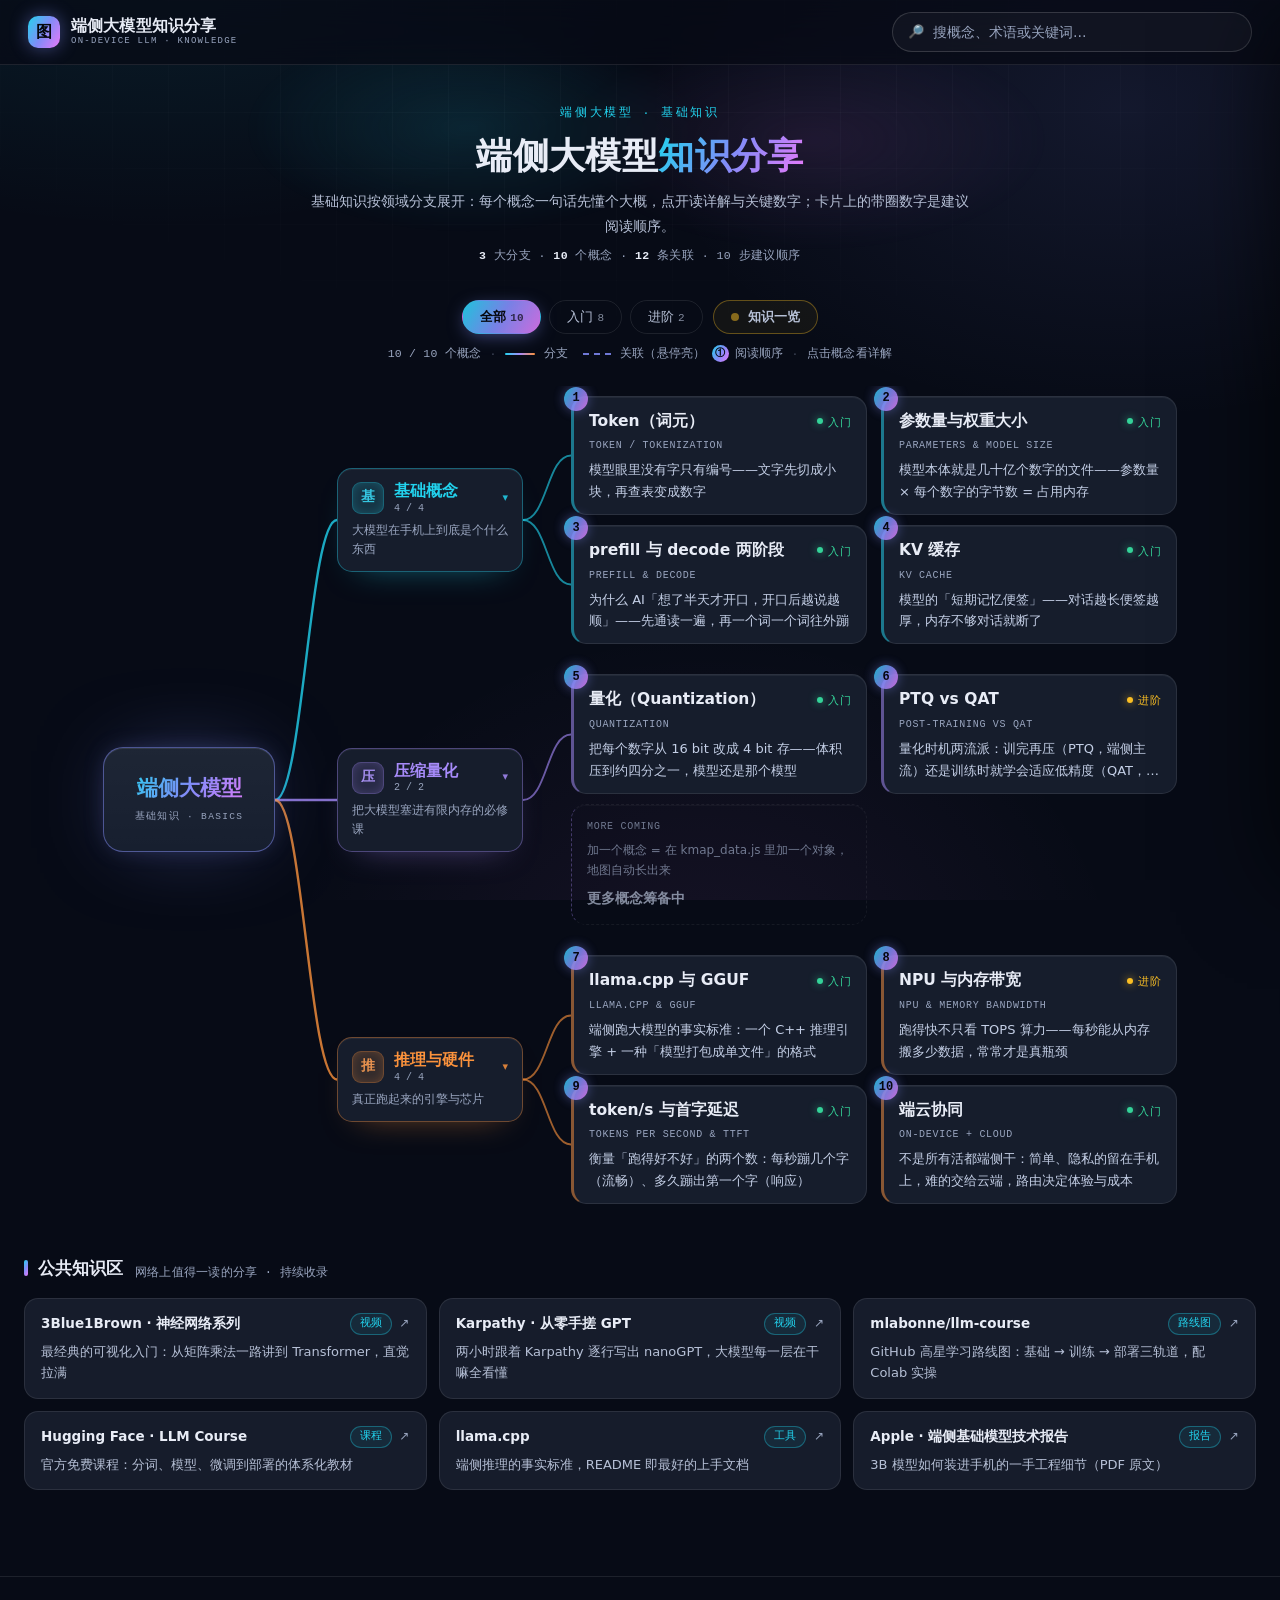
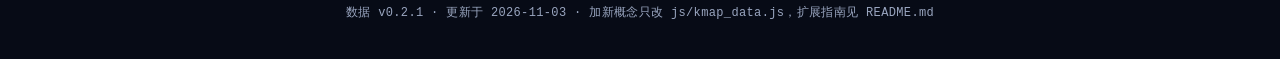
==== commit 1f3d1cad: "地图v12 概念卡两列" ====
--- a/map/index.html
+++ b/map/index.html
@@ -6,7 +6,7 @@
   <title>端侧大模型知识分享 · On-Device LLM Knowledge</title>
   <meta name="description" content="端侧大模型基础知识思维导图：领域分支展开，点击概念看白话详解，带圈数字为建议阅读顺序" />
   <link rel="icon" href="data:image/svg+xml,%3Csvg xmlns='http://www.w3.org/2000/svg' viewBox='0 0 100 100'%3E%3Cdefs%3E%3ClinearGradient id='g' x1='0' y1='0' x2='1' y2='1'%3E%3Cstop offset='0' stop-color='%2322d3ee'/%3E%3Cstop offset='.5' stop-color='%23818cf8'/%3E%3Cstop offset='1' stop-color='%23e879f9'/%3E%3C/linearGradient%3E%3C/defs%3E%3Crect width='100' height='100' rx='24' fill='url(%23g)'/%3E%3Ctext x='50' y='68' font-size='44' text-anchor='middle' fill='%2305070d' font-weight='bold' font-family='sans-serif'%3E%E5%9B%BE%3C/text%3E%3C/svg%3E" />
-  <link rel="stylesheet" href="css/style.css?v=11" />
+  <link rel="stylesheet" href="css/style.css?v=12" />
 </head>
 <body>
   <div class="bg-fx" aria-hidden="true"></div>
@@ -77,7 +77,7 @@
     <div class="panel-body" id="panel-body"></div>
   </aside>
 
-  <script src="js/kmap_data.js?v=11"></script>
-  <script src="js/kmap_app.js?v=11"></script>
+  <script src="js/kmap_data.js?v=12"></script>
+  <script src="js/kmap_app.js?v=12"></script>
 </body>
 </html>
--- a/map/css/style.css
+++ b/map/css/style.css
@@ -213,6 +213,7 @@
 .kmap.has-empty .mmap { display: none; }
 #kmap-edges { position: absolute; inset: 0; z-index: 0; pointer-events: none; overflow: visible; }
 .mroot, .mside { position: relative; z-index: 1; }
+.mside-left:empty { display: none; }
 
 /* —— 思维导图：主干居中，分支左右两列放射 —— */
 .mmap {
@@ -222,7 +223,7 @@
   padding: 4px 0;
 }
 .mroot {
-  flex: none; width: 172px; margin: 0 62px;
+  flex: none; width: 172px; margin: 0 62px 0 0;
   padding: 26px 18px; border-radius: 20px; text-align: center;
   background: linear-gradient(rgba(255,255,255,0.07), rgba(255,255,255,0.045)), #0d1526;
   border: 1px solid rgba(129, 140, 248, 0.5);
@@ -274,8 +275,9 @@
 .kd-count { font-family: var(--mono); font-size: 10px; color: var(--text-faint); white-space: nowrap; }
 .kd-desc { margin: 0; margin-top: 6px; font-size: 12px; color: var(--text-faint); line-height: 1.58; }
 
-.mleaves { display: flex; flex-direction: column; gap: 10px; width: 300px; }
-.mleaves.cols2 { display: grid; grid-template-columns: repeat(2, minmax(272px, 288px)); gap: 10px 12px; }
+/* 第三层级（概念卡）默认两列：整图更宽更矮；cols:1 的分支单列 */
+.mleaves { display: grid; grid-template-columns: repeat(2, minmax(272px, 296px)); gap: 10px 14px; }
+.mleaves.single { grid-template-columns: 296px; }
 .mleaves .knode { width: auto; }
 .mbranch.collapsed .mleaves { display: none; }
 
@@ -580,9 +582,10 @@
 /* ---------------- 响应式 ---------------- */
 /* 窄屏：分支节点与卡片略收窄，靠 .kmap-scroll 横向滚动 */
 @media (max-width: 920px) {
-  .mleaves { width: 278px; }
+  .mleaves { grid-template-columns: repeat(2, 262px); gap: 9px 10px; }
+  .mleaves.single { grid-template-columns: 262px; }
   .mnode { width: 164px; margin-right: 40px; }
-  .mroot { width: 128px; margin-right: 44px; }
+  .mroot { width: 128px; margin: 0 44px 0 0; }
 }
 @media (max-width: 760px) {
   .topbar { flex-wrap: wrap; padding: 10px 16px; gap: 10px; }
